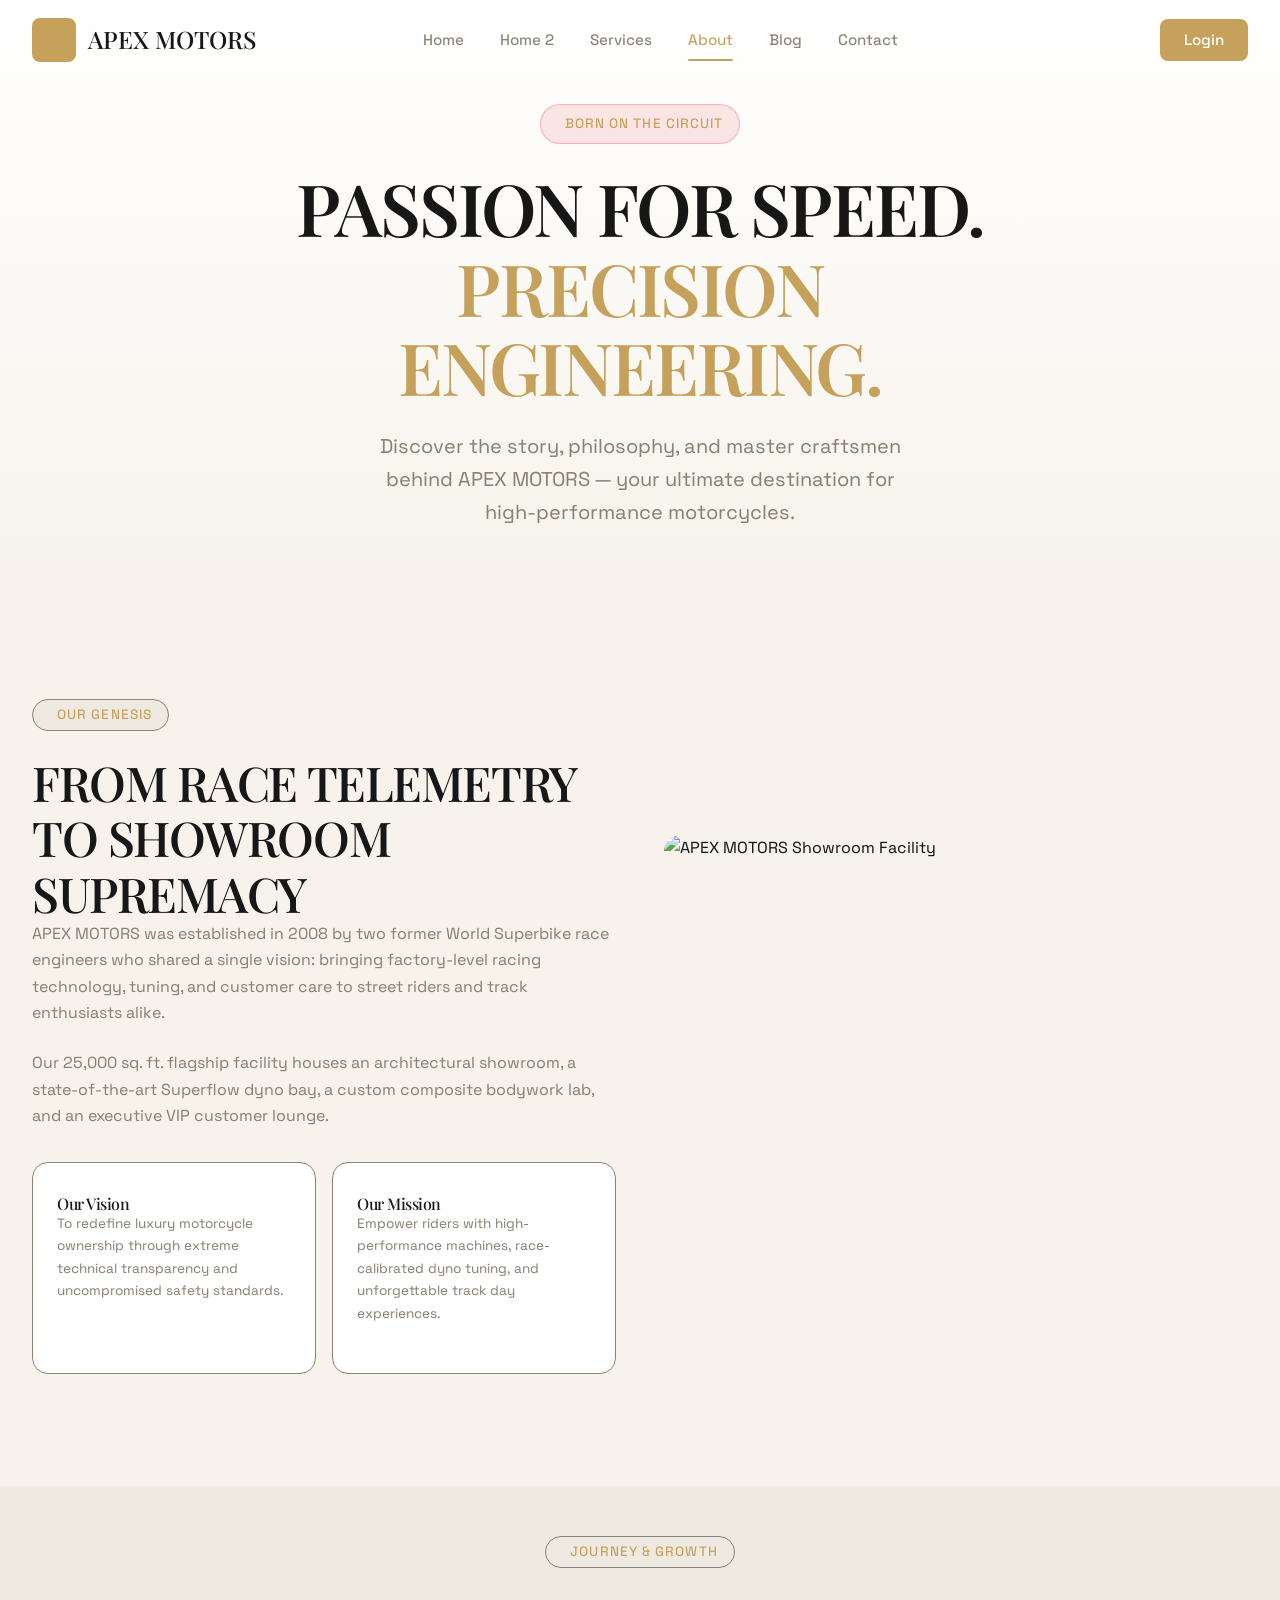
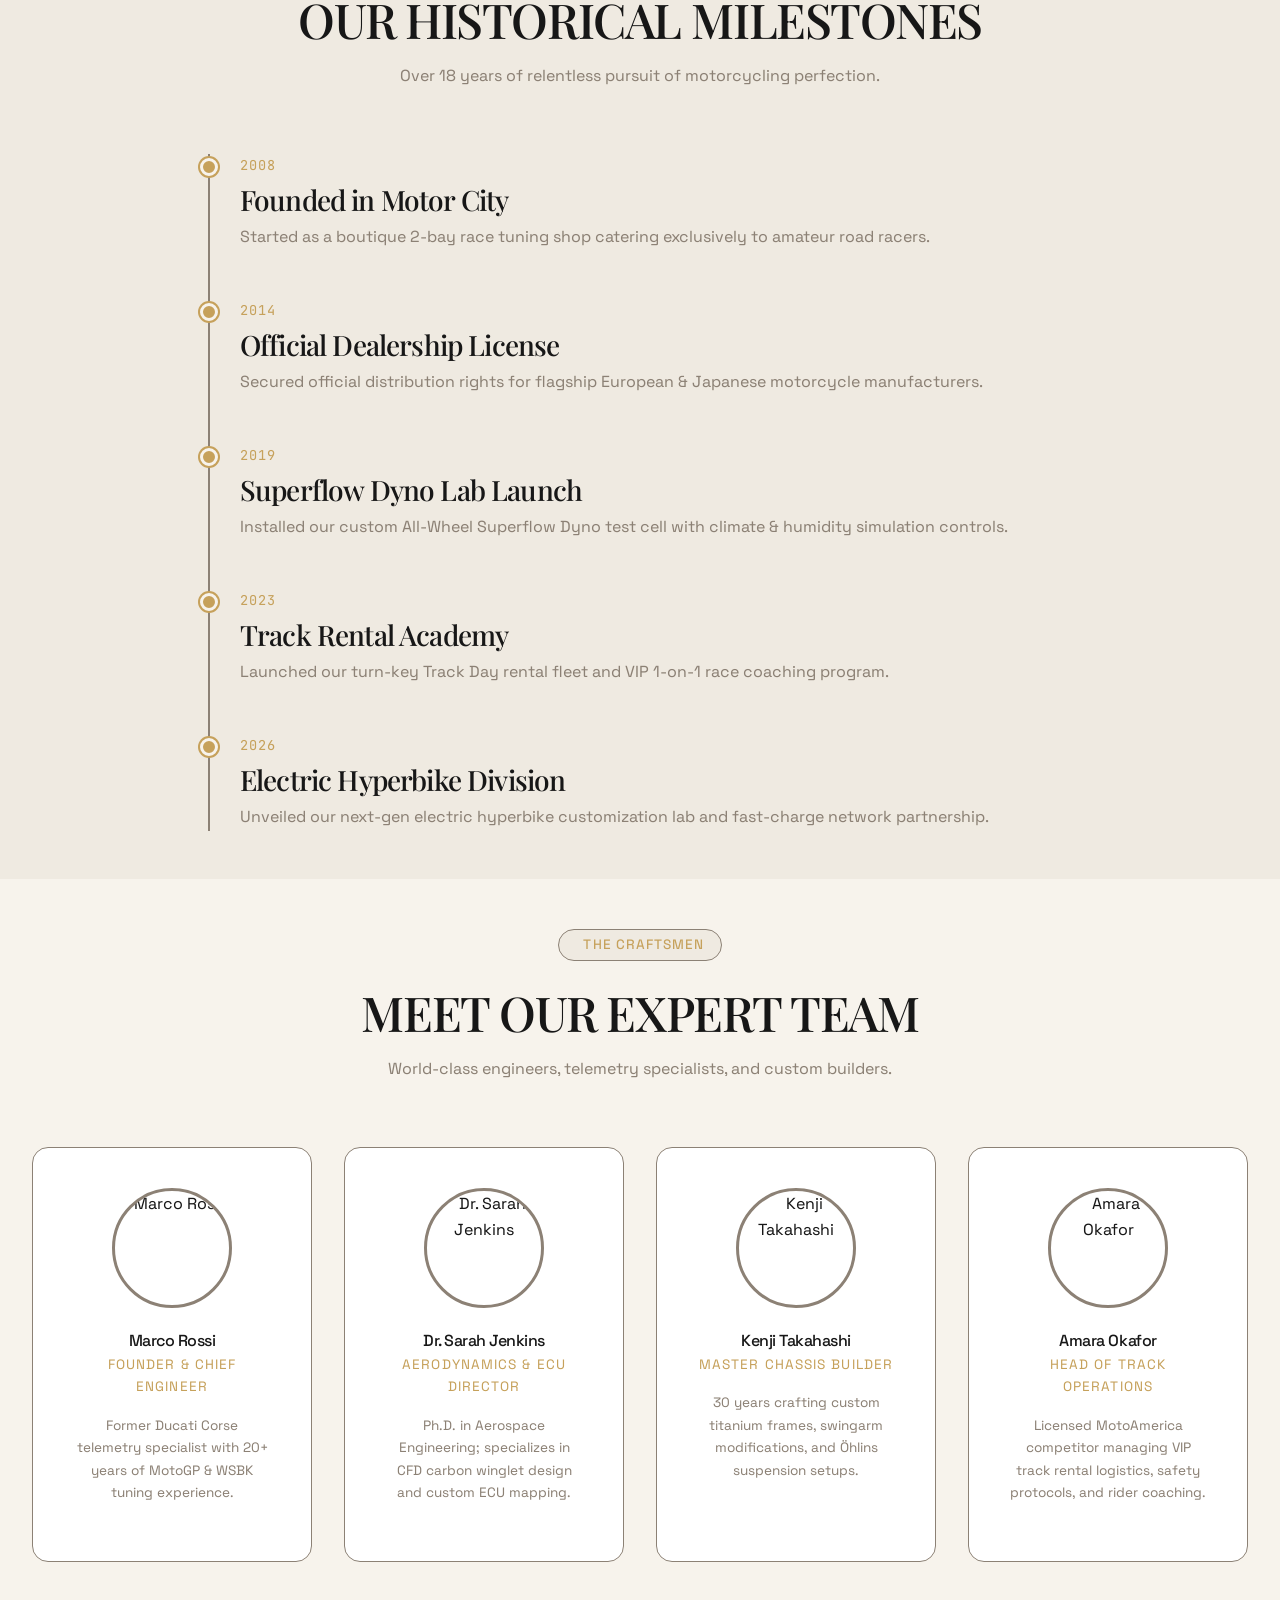
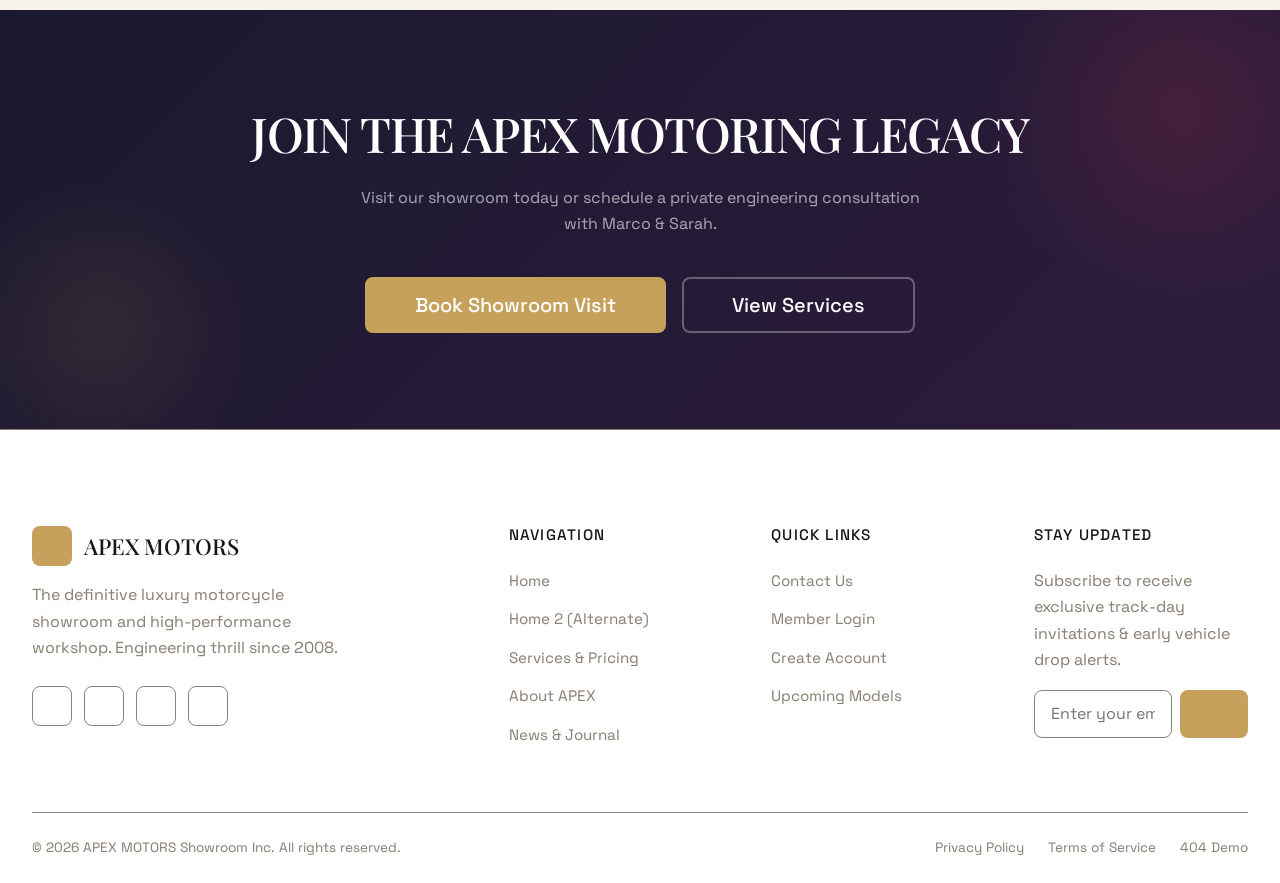
==== about.html @ 7939cc58 "first commit" ====
<!DOCTYPE html>
<html lang="en" data-theme="dark">
<head>
  <meta charset="UTF-8">
  <meta name="viewport" content="width=device-width, initial-scale=1.0">
  <title>About Us — APEX MOTORS</title>
  <meta name="description" content="Discover the story, mission, engineering team, and racing legacy behind APEX MOTORS motorcycle showroom.">
  
  <link rel="icon" type="image/svg+xml" href="data:image/svg+xml,<svg xmlns='http://www.w3.org/2000/svg' viewBox='0 0 100 100'><text y='.9em' font-size='90'>🏍️</text></svg>">
  <link rel="stylesheet" href="https://cdn.jsdelivr.net/npm/remixicon@4.2.0/fonts/remixicon.css">
  <link rel="stylesheet" href="assets/css/style.css">
  <link rel="stylesheet" href="assets/css/rtl.css">
  
  <script src="https://cdnjs.cloudflare.com/ajax/libs/gsap/3.12.5/gsap.min.js" defer></script>
  <script src="https://cdnjs.cloudflare.com/ajax/libs/gsap/3.12.5/ScrollTrigger.min.js" defer></script>
  <script src="assets/js/main.js" defer></script>
</head>
<body>

  <!-- ── NAVBAR ────────────────────────────────────────── -->
  <header class="navbar">
    <div class="navbar__inner">
      <a href="index.html" class="navbar__logo">
        <div class="navbar__logo-icon"><i class="ri-motorbike-line"></i></div>
        <span>APEX MOTORS</span>
      </a>

      <nav class="navbar__links" aria-label="Main Navigation">
        <a href="index.html" class="navbar__link">Home</a>
        <a href="home2.html" class="navbar__link">Home 2</a>
        <a href="services.html" class="navbar__link">Services</a>
        <a href="about.html" class="navbar__link active">About</a>
        <a href="blog.html" class="navbar__link">Blog</a>
        <a href="contact.html" class="navbar__link">Contact</a>
      </nav>

      <div class="navbar__actions">
        <button class="navbar__toggle-btn" data-theme-toggle aria-label="Toggle Theme">
          <i class="ri-sun-line"></i>
        </button>
        <button class="navbar__toggle-btn" data-rtl-toggle aria-label="Toggle RTL Mode">
          <i class="ri-arrow-left-right-line"></i>
        </button>
        <a href="login.html" class="navbar__login-btn">Login</a>
        
        <button class="navbar__hamburger" aria-label="Open Navigation Drawer" aria-expanded="false">
          <i class="ri-menu-3-line"></i>
        </button>
      </div>
    </div>
  </header>

  <!-- ── MOBILE DRAWER ─────────────────────────────────── -->
  <div class="drawer-overlay"></div>
  <aside class="drawer" aria-label="Mobile Navigation Drawer">
    <div class="drawer__header">
      <a href="index.html" class="navbar__logo">
        <div class="navbar__logo-icon"><i class="ri-motorbike-line"></i></div>
        <span>APEX MOTORS</span>
      </a>
      <button class="drawer__close" aria-label="Close Drawer">
        <i class="ri-close-line"></i>
      </button>
    </div>

    <div class="drawer__links">
      <a href="index.html" class="drawer__link"><i class="ri-home-4-line"></i> Home</a>
      <a href="home2.html" class="drawer__link"><i class="ri-layout-grid-line"></i> Home 2</a>
      <a href="services.html" class="drawer__link"><i class="ri-tools-line"></i> Services</a>
      <a href="about.html" class="drawer__link active"><i class="ri-information-line"></i> About</a>
      <a href="blog.html" class="drawer__link"><i class="ri-article-line"></i> Blog</a>
      <a href="contact.html" class="drawer__link"><i class="ri-contacts-line"></i> Contact</a>
    </div>

    <div class="drawer__footer">
      <div class="drawer__toggles">
        <button class="btn btn--secondary btn--full" data-theme-toggle>
          <i class="ri-sun-line"></i> Toggle Theme
        </button>
        <button class="btn btn--secondary btn--icon" data-rtl-toggle aria-label="Toggle RTL">
          <i class="ri-arrow-left-right-line"></i>
        </button>
      </div>
      <a href="login.html" class="btn btn--primary btn--full">Login</a>
    </div>
  </aside>

  <!-- ── MAIN CONTENT ─────────────────────────────────── -->
  <main>
    <!-- SECTION 1: HERO BANNER -->
    <section class="section hero--centered" style="padding-block-start: calc(var(--navbar-height) + var(--space-5)); padding-block-end: var(--space-4); background: linear-gradient(to bottom, var(--color-surface), var(--color-bg));">

      <div class="container">
        <div class="hero__content">
          <div class="hero__badge"><i class="ri-flag-2-line"></i> Born on the Circuit</div>
          <h1 class="hero__title">PASSION FOR SPEED. <span>PRECISION ENGINEERING.</span></h1>
          <p class="hero__subtitle">Discover the story, philosophy, and master craftsmen behind APEX MOTORS — your ultimate destination for high-performance motorcycles.</p>
        </div>
      </div>
    </section>

    <!-- SECTION 2: COMPANY STORY & MISSION -->
    <section class="section">
      <div class="container">
        <div class="zigzag">
          <div class="zigzag__content reveal--left">
            <div class="section-badge"><i class="ri-compass-line"></i> Our Genesis</div>
            <h2 style="text-align: start;">FROM RACE TELEMETRY TO SHOWROOM SUPREMACY</h2>
            <p>APEX MOTORS was established in 2008 by two former World Superbike race engineers who shared a single vision: bringing factory-level racing technology, tuning, and customer care to street riders and track enthusiasts alike.</p>
            <p>Our 25,000 sq. ft. flagship facility houses an architectural showroom, a state-of-the-art Superflow dyno bay, a custom composite bodywork lab, and an executive VIP customer lounge.</p>
            
            <div class="grid grid-2" style="margin-block-start: var(--space-6); gap: var(--space-4);">
              <div class="card" style="align-items: flex-start; text-align: start; padding: var(--space-5);">
                <i class="ri-eye-line" style="font-size: 1.5rem; color: var(--color-secondary); margin-block-end: var(--space-2);"></i>
                <h4 style="font-size: var(--size-body);">Our Vision</h4>
                <p style="font-size: var(--size-caption);">To redefine luxury motorcycle ownership through extreme technical transparency and uncompromised safety standards.</p>
              </div>

              <div class="card" style="align-items: flex-start; text-align: start; padding: var(--space-5);">
                <i class="ri-target-line" style="font-size: 1.5rem; color: var(--color-accent); margin-block-end: var(--space-2);"></i>
                <h4 style="font-size: var(--size-body);">Our Mission</h4>
                <p style="font-size: var(--size-caption);">Empower riders with high-performance machines, race-calibrated dyno tuning, and unforgettable track day experiences.</p>
              </div>
            </div>
          </div>

          <div class="zigzag__image reveal--right">
            <img src="https://images.unsplash.com/photo-1558981403-c5f9899a28bc?auto=format&fit=crop&w=1000&q=80" alt="APEX MOTORS Showroom Facility" loading="lazy">
          </div>
        </div>
      </div>
    </section>

    <!-- SECTION 3: MILESTONES TIMELINE -->
    <section class="section" style="background: var(--color-surface-alt);">
      <div class="container container--narrow">
        <div class="section-header reveal">
          <div class="section-badge"><i class="ri-history-line"></i> Journey & Growth</div>
          <h2>OUR HISTORICAL MILESTONES</h2>
          <p>Over 18 years of relentless pursuit of motorcycling perfection.</p>
        </div>

        <div class="timeline reveal">
          <div class="timeline__item">
            <div class="timeline__dot"></div>
            <div class="timeline__date">2008</div>
            <h3 class="timeline__title">Founded in Motor City</h3>
            <p class="timeline__text">Started as a boutique 2-bay race tuning shop catering exclusively to amateur road racers.</p>
          </div>

          <div class="timeline__item">
            <div class="timeline__dot"></div>
            <div class="timeline__date">2014</div>
            <h3 class="timeline__title">Official Dealership License</h3>
            <p class="timeline__text">Secured official distribution rights for flagship European & Japanese motorcycle manufacturers.</p>
          </div>

          <div class="timeline__item">
            <div class="timeline__dot"></div>
            <div class="timeline__date">2019</div>
            <h3 class="timeline__title">Superflow Dyno Lab Launch</h3>
            <p class="timeline__text">Installed our custom All-Wheel Superflow Dyno test cell with climate & humidity simulation controls.</p>
          </div>

          <div class="timeline__item">
            <div class="timeline__dot"></div>
            <div class="timeline__date">2023</div>
            <h3 class="timeline__title">Track Rental Academy</h3>
            <p class="timeline__text">Launched our turn-key Track Day rental fleet and VIP 1-on-1 race coaching program.</p>
          </div>

          <div class="timeline__item">
            <div class="timeline__dot"></div>
            <div class="timeline__date">2026</div>
            <h3 class="timeline__title">Electric Hyperbike Division</h3>
            <p class="timeline__text">Unveiled our next-gen electric hyperbike customization lab and fast-charge network partnership.</p>
          </div>
        </div>
      </div>
    </section>

    <!-- SECTION 4: LEADERSHIP & ENGINEERING TEAM -->
    <section class="section">
      <div class="container">
        <div class="section-header reveal">
          <div class="section-badge"><i class="ri-user-star-line"></i> The Craftsmen</div>
          <h2>MEET OUR EXPERT TEAM</h2>
          <p>World-class engineers, telemetry specialists, and custom builders.</p>
        </div>

        <div class="grid grid-4 stagger-grid">
          <!-- Member 1 -->
          <div class="team-card">
            <img src="https://images.unsplash.com/photo-1560250097-0b93528c311a?auto=format&fit=crop&w=300&q=80" alt="Marco Rossi" class="team-card__img">
            <h4>Marco Rossi</h4>
            <span>Founder & Chief Engineer</span>
            <p>Former Ducati Corse telemetry specialist with 20+ years of MotoGP & WSBK tuning experience.</p>
            <div class="team-card__social">
              <a href="#" aria-label="LinkedIn"><i class="ri-linkedin-fill"></i></a>
              <a href="#" aria-label="Twitter"><i class="ri-twitter-x-line"></i></a>
            </div>
          </div>

          <!-- Member 2 -->
          <div class="team-card">
            <img src="https://images.unsplash.com/photo-1573496359142-b8d87734a5a2?auto=format&fit=crop&w=300&q=80" alt="Dr. Sarah Jenkins" class="team-card__img">
            <h4>Dr. Sarah Jenkins</h4>
            <span>Aerodynamics & ECU Director</span>
            <p>Ph.D. in Aerospace Engineering; specializes in CFD carbon winglet design and custom ECU mapping.</p>
            <div class="team-card__social">
              <a href="#" aria-label="LinkedIn"><i class="ri-linkedin-fill"></i></a>
              <a href="#" aria-label="Twitter"><i class="ri-twitter-x-line"></i></a>
            </div>
          </div>

          <!-- Member 3 -->
          <div class="team-card">
            <img src="https://images.unsplash.com/photo-1519085360753-af0119f7cbe7?auto=format&fit=crop&w=300&q=80" alt="Kenji Takahashi" class="team-card__img">
            <h4>Kenji Takahashi</h4>
            <span>Master Chassis Builder</span>
            <p>30 years crafting custom titanium frames, swingarm modifications, and Öhlins suspension setups.</p>
            <div class="team-card__social">
              <a href="#" aria-label="LinkedIn"><i class="ri-linkedin-fill"></i></a>
              <a href="#" aria-label="Twitter"><i class="ri-twitter-x-line"></i></a>
            </div>
          </div>

          <!-- Member 4 -->
          <div class="team-card">
            <img src="https://images.unsplash.com/photo-1580489944761-15a19d654956?auto=format&fit=crop&w=300&q=80" alt="Amara Okafor" class="team-card__img">
            <h4>Amara Okafor</h4>
            <span>Head of Track Operations</span>
            <p>Licensed MotoAmerica competitor managing VIP track rental logistics, safety protocols, and rider coaching.</p>
            <div class="team-card__social">
              <a href="#" aria-label="LinkedIn"><i class="ri-linkedin-fill"></i></a>
              <a href="#" aria-label="Twitter"><i class="ri-twitter-x-line"></i></a>
            </div>
          </div>
        </div>
      </div>
    </section>

    <!-- SECTION 5: CTA BANNER -->
    <section class="cta-section">
      <div class="container">
        <h2>JOIN THE APEX MOTORING LEGACY</h2>
        <p>Visit our showroom today or schedule a private engineering consultation with Marco & Sarah.</p>
        <div class="flex justify-center gap-4 flex-wrap">
          <a href="contact.html" class="btn btn--primary btn--lg">Book Showroom Visit</a>
          <a href="services.html" class="btn btn--secondary btn--lg" style="color: #fff; border-color: rgba(255,255,255,0.3);">View Services</a>
        </div>
      </div>
    </section>
  </main>

  <!-- ── FOOTER ───────────────────────────────────────── -->
  <footer class="footer">
    <div class="container">
      <div class="footer__grid">
        <div class="footer__brand">
          <a href="index.html" class="footer__logo">
            <div class="footer__logo-icon"><i class="ri-motorbike-line"></i></div>
            <span>APEX MOTORS</span>
          </a>
          <p>The definitive luxury motorcycle showroom and high-performance workshop. Engineering thrill since 2008.</p>
          <div class="footer__social">
            <a href="#" class="footer__social-link" aria-label="Instagram"><i class="ri-instagram-line"></i></a>
            <a href="#" class="footer__social-link" aria-label="YouTube"><i class="ri-youtube-line"></i></a>
            <a href="#" class="footer__social-link" aria-label="Facebook"><i class="ri-facebook-fill"></i></a>
            <a href="#" class="footer__social-link" aria-label="Twitter X"><i class="ri-twitter-x-line"></i></a>
          </div>
        </div>

        <div class="footer__column">
          <h4>Navigation</h4>
          <ul>
            <li><a href="index.html">Home</a></li>
            <li><a href="home2.html">Home 2 (Alternate)</a></li>
            <li><a href="services.html">Services & Pricing</a></li>
            <li><a href="about.html">About APEX</a></li>
            <li><a href="blog.html">News & Journal</a></li>
          </ul>
        </div>

        <div class="footer__column">
          <h4>Quick Links</h4>
          <ul>
            <li><a href="contact.html">Contact Us</a></li>
            <li><a href="login.html">Member Login</a></li>
            <li><a href="register.html">Create Account</a></li>
            <li><a href="coming-soon.html">Upcoming Models</a></li>
          </ul>
        </div>

        <div class="footer__column">
          <h4>Stay Updated</h4>
          <p>Subscribe to receive exclusive track-day invitations & early vehicle drop alerts.</p>
          <form class="footer__newsletter" data-validate="false">
            <input type="email" class="form-input" placeholder="Enter your email" required>
            <button type="submit" class="btn btn--primary" aria-label="Subscribe"><i class="ri-send-plane-fill"></i></button>
          </form>
        </div>
      </div>

      <div class="footer__bottom">
        <p>&copy; 2026 APEX MOTORS Showroom Inc. All rights reserved.</p>
        <div class="footer__bottom-links">
          <a href="#">Privacy Policy</a>
          <a href="#">Terms of Service</a>
          <a href="404.html">404 Demo</a>
        </div>
      </div>
    </div>
  </footer>

</body>
</html>
---- assets/css/style.css ----
/* ============================================================
   BIKE STORE — PREMIUM MOTORCYCLE WEBSITE
   Design System & Global Styles
   Aesthetic: Luxury-Refined + Industrial Edge
   ============================================================ */

/* ── Google Fonts ─────────────────────────────────── */
@import url('https://fonts.googleapis.com/css2?family=Playfair+Display:ital,wght@0,400..900;1,400..900&family=Space+Grotesk:wght@300..700&family=JetBrains+Mono:wght@300..700&display=swap');

/* ── CSS Variables (Design Tokens) ────────────────── */
:root {
  /* Colors — Light Mode */
  --color-primary: #171717;
  --color-secondary: #C6A15B;
  --color-accent: #C6A15B;
  --color-bg: #F7F3EC;
  --color-surface: #FFFFFF;
  --color-surface-alt: #EFEAE1;
  --color-text-primary: #171717;
  --color-text-secondary: #8C8175;
  --color-text-tertiary: #8C8175;
  --color-border: #8C8175;
  --color-border-light: #E2DBD0;
  --color-success: #10B981;
  --color-error: #EF4444;
  --color-warning: #F59E0B;
  --color-overlay: rgba(23, 23, 23, 0.5);
  --color-glass: rgba(247, 243, 236, 0.85);
  --color-glass-border: rgba(140, 129, 117, 0.2);
  --color-shadow: rgba(23, 23, 23, 0.08);
  --color-shadow-strong: rgba(23, 23, 23, 0.15);

  /* Font Families */
  --font-heading: 'Playfair Display', serif;
  --font-body: 'Space Grotesk', sans-serif;
  --font-mono: 'JetBrains Mono', monospace;

  /* Font Weights */
  --weight-h1: 580;
  --weight-h2: 540;
  --weight-h3: 520;
  --weight-h4: 500;
  --weight-body: 420;
  --weight-lead: 460;
  --weight-btn: 510;
  --weight-label: 470;
  --weight-caption: 400;
  --weight-bold-inline: 500;

  /* Font Sizes */
  --size-h1: 5rem;
  --size-h2: 3.5rem;
  --size-h3: 2.25rem;
  --size-h4: 1.75rem;
  --size-h5: 1.375rem;
  --size-h6: 1.125rem;
  --size-body: 1rem;
  --size-lead: 1.25rem;
  --size-btn: 1rem;
  --size-label: 0.95rem;
  --size-caption: 0.85rem;
  --size-small: 0.75rem;

  /* Line Heights */
  --lh-heading: 1.15;
  --lh-body: 1.65;
  --lh-tight: 1.1;

  /* Letter Spacing */
  --ls-heading: -0.03em;
  --ls-body: 0em;
  --ls-wide: 0.08em;

  /* Spacing Scale (8px base) */
  --space-1: 0.25rem;   /* 4px */
  --space-2: 0.5rem;    /* 8px */
  --space-3: 0.75rem;   /* 12px */
  --space-4: 1rem;      /* 16px */
  --space-5: 1.5rem;    /* 24px */
  --space-6: 2rem;      /* 32px */
  --space-7: 2.5rem;    /* 40px */
  --space-8: 3rem;      /* 48px */
  --space-9: 4rem;      /* 64px */
  --space-10: 5rem;     /* 80px */
  --space-11: 6rem;     /* 96px */
  --space-12: 8rem;     /* 128px */

  /* Border Radius */
  --radius: 8px;
  --radius-sm: 4px;
  --radius-lg: 16px;
  --radius-full: 9999px;

  /* Shadows */
  --shadow: 0 4px 24px var(--color-shadow);
  --shadow-sm: 0 2px 8px var(--color-shadow);
  --shadow-lg: 0 8px 40px var(--color-shadow-strong);
  --shadow-inset: inset 0 2px 4px var(--color-shadow);

  /* Transitions */
  --transition-fast: 0.2s cubic-bezier(0.4, 0, 0.2, 1);
  --transition-base: 0.3s cubic-bezier(0.4, 0, 0.2, 1);
  --transition-slow: 0.5s cubic-bezier(0.4, 0, 0.2, 1);
  --transition-theme: background 0.3s ease, color 0.3s ease, border-color 0.3s ease, box-shadow 0.3s ease;

  /* Layout */
  --container-max: 1320px;
  --container-narrow: 960px;
  --container-wide: 1440px;
  --navbar-height: 80px;
  --section-padding: var(--space-8) 0;

  /* Z-Index Scale */
  --z-dropdown: 100;
  --z-sticky: 200;
  --z-overlay: 300;
  --z-drawer: 400;
  --z-modal: 500;
  --z-toast: 600;
}

/* ── Dark Mode Overrides ──────────────────────────── */
[data-theme="dark"] {
  --color-primary: #F5F5F7;
  --color-bg: #0D0D0D;
  --color-surface: #1A1A1A;
  --color-surface-alt: #242424;
  --color-text-primary: #F5F5F7;
  --color-text-secondary: #9CA3AF;
  --color-text-tertiary: #6B7280;
  --color-border: #2D2D2D;
  --color-border-light: #1F1F1F;
  --color-glass: rgba(13, 13, 13, 0.8);
  --color-glass-border: rgba(255, 255, 255, 0.08);
  --color-shadow: rgba(0, 0, 0, 0.3);
  --color-shadow-strong: rgba(0, 0, 0, 0.5);
  --color-overlay: rgba(0, 0, 0, 0.7);
}

/* ── Reset & Base ─────────────────────────────────── */
*,
*::before,
*::after {
  margin: 0;
  padding: 0;
  box-sizing: border-box;
}

html {
  scroll-behavior: smooth;
  -webkit-text-size-adjust: 100%;
  font-size: 16px;
}

body {
  font-family: var(--font-body);
  font-weight: var(--weight-body);
  font-size: var(--size-body);
  line-height: var(--lh-body);
  color: var(--color-text-primary);
  background-color: var(--color-bg);
  transition: var(--transition-theme);
  -webkit-font-smoothing: antialiased;
  -moz-osx-font-smoothing: grayscale;
  overflow-x: hidden;
}

a {
  text-decoration: none;
  color: inherit;
  transition: color var(--transition-fast);
}

a:hover {
  color: var(--color-secondary);
}

a:focus-visible {
  outline: 2px solid var(--color-accent);
  outline-offset: 2px;
  border-radius: var(--radius-sm);
}

img {
  max-width: 100%;
  height: auto;
  display: block;
}

ul, ol {
  list-style: none;
}

button {
  cursor: pointer;
  border: none;
  background: none;
  font-family: inherit;
  font-size: inherit;
  color: inherit;
  transition: var(--transition-fast);
}

button:focus-visible {
  outline: 2px solid var(--color-accent);
  outline-offset: 2px;
}

input, textarea, select {
  font-family: inherit;
  font-size: inherit;
  color: inherit;
  border: none;
  outline: none;
  background: none;
}

::selection {
  background-color: var(--color-secondary);
  color: #fff;
}

/* ── Typography ───────────────────────────────────── */
h1, h2, h3, h4, h5, h6 {
  font-family: var(--font-heading);
  line-height: var(--lh-heading);
  letter-spacing: var(--ls-heading);
  color: var(--color-text-primary);
}

h1 {
  font-size: var(--size-h1);
  font-weight: var(--weight-h1);
}

h2 {
  font-size: var(--size-h2);
  font-weight: var(--weight-h2);
}

h3 {
  font-size: var(--size-h3);
  font-weight: var(--weight-h3);
}

h4 {
  font-size: var(--size-h4);
  font-weight: var(--weight-h4);
}

h5 {
  font-size: var(--size-h5);
  font-weight: var(--weight-h4);
}

h6 {
  font-size: var(--size-h6);
  font-weight: var(--weight-h4);
}

p {
  font-weight: var(--weight-body);
  line-height: var(--lh-body);
  color: var(--color-text-secondary);
}

.lead {
  font-size: var(--size-lead);
  font-weight: var(--weight-lead);
  line-height: var(--lh-body);
  color: var(--color-text-secondary);
}

.caption {
  font-size: var(--size-caption);
  font-weight: var(--weight-caption);
  color: var(--color-text-tertiary);
}

.label-text {
  font-size: var(--size-label);
  font-weight: var(--weight-label);
}

.mono {
  font-family: var(--font-mono);
}

strong, b {
  font-weight: var(--weight-bold-inline);
}

/* ── Layout Utilities ─────────────────────────────── */
.container {
  width: 100%;
  max-width: var(--container-max);
  margin-inline: auto;
  padding-inline: var(--space-6);
}

.container--narrow {
  max-width: var(--container-narrow);
}

.container--wide {
  max-width: var(--container-wide);
}

.section {
  padding: var(--section-padding);
  position: relative;
}

.section--full {
  min-height: 100vh;
  display: flex;
  align-items: center;
}

.section-header {
  text-align: center;
  margin-block-end: var(--space-9);
}

.section-header h2 {
  margin-block-end: var(--space-4);
}

.section-header p {
  max-width: 640px;
  margin-inline: auto;
}

.section-badge {
  display: inline-flex;
  align-items: center;
  gap: var(--space-2);
  padding: var(--space-1) var(--space-4);
  background: var(--color-surface-alt);
  border: 1px solid var(--color-border);
  border-radius: var(--radius-full);
  font-size: var(--size-caption);
  font-weight: var(--weight-label);
  color: var(--color-secondary);
  text-transform: uppercase;
  letter-spacing: var(--ls-wide);
  margin-block-end: var(--space-5);
}

.flex { display: flex; }
.flex-col { flex-direction: column; }
.flex-wrap { flex-wrap: wrap; }
.items-center { align-items: center; }
.items-start { align-items: flex-start; }
.justify-center { justify-content: center; }
.justify-between { justify-content: space-between; }
.gap-1 { gap: var(--space-1); }
.gap-2 { gap: var(--space-2); }
.gap-3 { gap: var(--space-3); }
.gap-4 { gap: var(--space-4); }
.gap-5 { gap: var(--space-5); }
.gap-6 { gap: var(--space-6); }
.gap-8 { gap: var(--space-8); }

.grid {
  display: grid;
  gap: var(--space-6);
}

.grid-2 { grid-template-columns: repeat(2, 1fr); }
.grid-3 { grid-template-columns: repeat(3, 1fr); }
.grid-4 { grid-template-columns: repeat(4, 1fr); }

.text-center { text-align: center; }
.text-start { text-align: start; }

.visually-hidden {
  position: absolute;
  width: 1px;
  height: 1px;
  padding: 0;
  margin: -1px;
  overflow: hidden;
  clip: rect(0, 0, 0, 0);
  white-space: nowrap;
  border-width: 0;
}

/* ── Buttons ──────────────────────────────────────── */
.btn {
  display: inline-flex;
  align-items: center;
  justify-content: center;
  gap: var(--space-2);
  padding: var(--space-3) var(--space-6);
  font-family: var(--font-body);
  font-size: var(--size-btn);
  font-weight: var(--weight-btn);
  line-height: 1;
  border-radius: var(--radius);
  transition: all var(--transition-base);
  white-space: nowrap;
  min-height: 48px;
  cursor: pointer;
  position: relative;
  overflow: hidden;
}

.btn::after {
  content: '';
  position: absolute;
  inset: 0;
  background: linear-gradient(135deg, rgba(255,255,255,0.15), transparent);
  opacity: 0;
  transition: opacity var(--transition-fast);
}

.btn:hover::after {
  opacity: 1;
}

.btn--primary {
  background: var(--color-secondary);
  color: #FFFFFF;
  border: 2px solid var(--color-secondary);
}

.btn--primary:hover {
  background: #CF2F3C;
  border-color: #CF2F3C;
  color: #FFFFFF;
  transform: translateY(-2px);
  box-shadow: 0 8px 24px rgba(230, 57, 70, 0.35);
}

.btn--secondary {
  background: transparent;
  color: var(--color-text-primary);
  border: 2px solid var(--color-border);
}

.btn--secondary:hover {
  border-color: var(--color-secondary);
  color: var(--color-secondary);
  transform: translateY(-2px);
}

.btn--accent {
  background: var(--color-accent);
  color: #1A1A2E;
  border: 2px solid var(--color-accent);
}

.btn--accent:hover {
  background: #C49A3D;
  border-color: #C49A3D;
  transform: translateY(-2px);
  box-shadow: 0 8px 24px rgba(212, 167, 71, 0.35);
}

.btn--ghost {
  background: transparent;
  color: var(--color-text-primary);
  border: 2px solid transparent;
  padding: var(--space-2) var(--space-4);
}

.btn--ghost:hover {
  color: var(--color-secondary);
}

.btn--lg {
  padding: var(--space-4) var(--space-8);
  font-size: var(--size-lead);
  min-height: 56px;
}

.btn--sm {
  padding: var(--space-2) var(--space-4);
  font-size: var(--size-caption);
  min-height: 36px;
}

.btn--full {
  width: 100%;
}

.btn--icon {
  width: 44px;
  height: 44px;
  padding: 0;
  border-radius: var(--radius);
  display: inline-flex;
  align-items: center;
  justify-content: center;
}

/* ── Navbar ───────────────────────────────────────── */
.navbar {
  position: fixed;
  top: 0;
  inset-inline: 0;
  height: var(--navbar-height);
  z-index: var(--z-sticky);
  transition: all var(--transition-base);
  display: flex;
  align-items: center;
}

.navbar.scrolled {
  background: var(--color-glass);
  backdrop-filter: blur(20px);
  -webkit-backdrop-filter: blur(20px);
  border-block-end: 1px solid var(--color-glass-border);
  box-shadow: var(--shadow-sm);
}

.navbar__inner {
  display: flex;
  align-items: center;
  justify-content: space-between;
  width: 100%;
  max-width: var(--container-wide);
  margin-inline: auto;
  padding-inline: var(--space-6);
}

.navbar__logo {
  display: flex;
  align-items: center;
  gap: var(--space-3);
  font-family: var(--font-heading);
  font-size: 1.5rem;
  font-weight: var(--weight-h3);
  color: var(--color-text-primary);
  z-index: 10;
}

.navbar__logo-icon {
  width: 44px;
  height: 44px;
  background: var(--color-secondary);
  border-radius: var(--radius);
  display: flex;
  align-items: center;
  justify-content: center;
  color: #FFFFFF;
  font-size: 1.25rem;
}

.navbar__links {
  display: flex;
  align-items: center;
  gap: var(--space-1);
}

.navbar__link {
  padding: var(--space-2) var(--space-4);
  font-size: var(--size-label);
  font-weight: var(--weight-label);
  color: var(--color-text-secondary);
  border-radius: var(--radius);
  transition: all var(--transition-fast);
  position: relative;
}

.navbar__link:hover {
  color: var(--color-text-primary);
  background: var(--color-surface-alt);
}

.navbar__link.active {
  color: var(--color-secondary);
}

.navbar__link.active::after {
  content: '';
  position: absolute;
  inset-inline: var(--space-4);
  bottom: 0;
  height: 2px;
  background: var(--color-secondary);
  border-radius: var(--radius-full);
}

.navbar__actions {
  display: flex;
  align-items: center;
  gap: var(--space-2);
}

.navbar__toggle-btn {
  width: 40px;
  height: 40px;
  border-radius: var(--radius);
  display: flex;
  align-items: center;
  justify-content: center;
  font-size: 1.25rem;
  color: var(--color-text-secondary);
  transition: all var(--transition-fast);
}

.navbar__toggle-btn:hover {
  color: var(--color-text-primary);
  background: var(--color-surface-alt);
}

.navbar__login-btn {
  padding: var(--space-2) var(--space-5);
  background: var(--color-secondary);
  color: #FFFFFF;
  border-radius: var(--radius);
  font-weight: var(--weight-btn);
  font-size: var(--size-label);
  transition: all var(--transition-fast);
  min-height: 40px;
  display: inline-flex;
  align-items: center;
  justify-content: center;
}

.navbar__login-btn:hover {
  background: #CF2F3C;
  color: #FFFFFF;
  transform: translateY(-1px);
}

.navbar__hamburger {
  display: none;
  width: 44px;
  height: 44px;
  align-items: center;
  justify-content: center;
  font-size: 1.5rem;
  color: var(--color-text-primary);
  z-index: 10;
  border-radius: var(--radius);
}

.navbar__hamburger:hover {
  background: var(--color-surface-alt);
}

/* ── Mobile Drawer ────────────────────────────────── */
.drawer-overlay {
  position: fixed;
  inset: 0;
  background: var(--color-overlay);
  z-index: var(--z-overlay);
  opacity: 0;
  visibility: hidden;
  transition: all var(--transition-base);
}

.drawer-overlay.active {
  opacity: 1;
  visibility: visible;
}

.drawer {
  position: fixed;
  top: 0;
  inset-inline-end: 0;
  width: min(380px, 85vw);
  height: 100vh;
  height: 100dvh;
  background: var(--color-surface);
  z-index: var(--z-drawer);
  transform: translateX(100%);
  transition: transform var(--transition-base);
  display: flex;
  flex-direction: column;
  overflow-y: auto;
  padding: var(--space-6);
}

[dir="rtl"] .drawer {
  transform: translateX(-100%);
}

.drawer.active {
  transform: translateX(0);
}

.drawer__header {
  display: flex;
  align-items: center;
  justify-content: space-between;
  margin-block-end: var(--space-8);
  padding-block-end: var(--space-5);
  border-block-end: 1px solid var(--color-border);
}

.drawer__close {
  width: 44px;
  height: 44px;
  display: flex;
  align-items: center;
  justify-content: center;
  font-size: 1.5rem;
  border-radius: var(--radius);
  color: var(--color-text-secondary);
}

.drawer__close:hover {
  background: var(--color-surface-alt);
  color: var(--color-text-primary);
}

.drawer__links {
  display: flex;
  flex-direction: column;
  gap: var(--space-1);
  margin-block-end: var(--space-8);
}

.drawer__link {
  padding: var(--space-3) var(--space-4);
  font-size: var(--size-body);
  font-weight: var(--weight-label);
  color: var(--color-text-secondary);
  border-radius: var(--radius);
  min-height: 48px;
  display: flex;
  align-items: center;
  gap: var(--space-3);
  transition: all var(--transition-fast);
}

.drawer__link:hover,
.drawer__link.active {
  color: var(--color-secondary);
  background: var(--color-surface-alt);
}

.drawer__link i {
  width: 24px;
  text-align: center;
  font-size: 1.125rem;
}

.drawer__footer {
  margin-block-start: auto;
  padding-block-start: var(--space-5);
  border-block-start: 1px solid var(--color-border);
  display: flex;
  flex-direction: column;
  gap: var(--space-4);
}

.drawer__toggles {
  display: flex;
  align-items: center;
  gap: var(--space-3);
}

/* ── Cards ────────────────────────────────────────── */
.card {
  background: var(--color-surface);
  border: 1px solid var(--color-border);
  border-radius: var(--radius-lg);
  padding: var(--space-7);
  display: flex;
  flex-direction: column;
  align-items: center;
  text-align: center;
  transition: all var(--transition-base);
  position: relative;
  overflow: hidden;
  height: 100%;
}

.card:hover {
  transform: translateY(-4px);
  box-shadow: var(--shadow-lg);
  border-color: var(--color-secondary);
}

.card__icon {
  width: 64px;
  height: 64px;
  border-radius: var(--radius);
  background: linear-gradient(135deg, var(--color-secondary), #FF6B7A);
  display: flex;
  align-items: center;
  justify-content: center;
  font-size: 1.5rem;
  color: #FFFFFF;
  margin-block-end: var(--space-5);
  flex-shrink: 0;
}

.card__icon--accent {
  background: linear-gradient(135deg, var(--color-accent), #E8C76A);
}

.card__title {
  font-size: var(--size-h4);
  font-weight: var(--weight-h3);
  margin-block-end: var(--space-3);
  color: var(--color-text-primary);
}

.card__text {
  font-size: var(--size-body);
  color: var(--color-text-secondary);
  line-height: var(--lh-body);
  flex: 1;
}


.card__badge {
  position: absolute;
  top: var(--space-4);
  inset-inline-end: var(--space-4);
  padding: var(--space-1) var(--space-3);
  background: var(--color-secondary);
  color: #fff;
  font-size: var(--size-small);
  font-weight: var(--weight-btn);
  border-radius: var(--radius-full);
}

.card--horizontal {
  flex-direction: row;
  text-align: start;
  align-items: flex-start;
  gap: var(--space-5);
}

.card--image {
  padding: 0;
  overflow: hidden;
}

.card--image .card__img {
  width: 100%;
  height: 240px;
  object-fit: cover;
}

.card--image .card__body {
  padding: var(--space-5) var(--space-6);
  width: 100%;
  display: flex;
  flex-direction: column;
  align-items: flex-start;
  text-align: start;
}

/* ── Forms ────────────────────────────────────────── */
.form-group {
  display: flex;
  flex-direction: column;
  gap: var(--space-2);
  margin-block-end: var(--space-5);
}

.form-label {
  font-size: var(--size-label);
  font-weight: var(--weight-label);
  color: var(--color-text-primary);
}

.form-label .required {
  color: var(--color-secondary);
  margin-inline-start: var(--space-1);
}

.form-input {
  width: 100%;
  padding: var(--space-3) var(--space-4);
  background: var(--color-surface);
  border: 1.5px solid var(--color-border);
  border-radius: var(--radius);
  font-size: var(--size-body);
  color: var(--color-text-primary);
  transition: all var(--transition-fast);
  min-height: 48px;
}

.form-input:focus {
  border-color: var(--color-secondary);
  box-shadow: 0 0 0 3px rgba(230, 57, 70, 0.12);
}

.form-input.error {
  border-color: var(--color-error);
  box-shadow: 0 0 0 3px rgba(239, 68, 68, 0.12);
}

.form-input.success {
  border-color: var(--color-success);
  box-shadow: 0 0 0 3px rgba(16, 185, 129, 0.12);
}

.form-error {
  font-size: var(--size-caption);
  color: var(--color-error);
  display: none;
  align-items: center;
  gap: var(--space-1);
}

.form-error.visible {
  display: flex;
}

.form-success-msg {
  display: none;
  padding: var(--space-4);
  background: rgba(16, 185, 129, 0.08);
  border: 1px solid var(--color-success);
  border-radius: var(--radius);
  color: var(--color-success);
  text-align: center;
  font-weight: var(--weight-label);
}

.form-success-msg.visible {
  display: block;
}

textarea.form-input {
  min-height: 140px;
  resize: vertical;
}

.form-check {
  display: flex;
  align-items: flex-start;
  gap: var(--space-3);
  cursor: pointer;
}

.form-check input[type="checkbox"] {
  width: 20px;
  height: 20px;
  accent-color: var(--color-secondary);
  cursor: pointer;
  flex-shrink: 0;
  margin-block-start: 2px;
}

.form-check label {
  font-size: var(--size-caption);
  color: var(--color-text-secondary);
  cursor: pointer;
}

.form-check label a {
  color: var(--color-secondary);
  text-decoration: underline;
}

/* ── Hero Section ─────────────────────────────────── */
.hero {
  min-height: 100vh;
  display: flex;
  align-items: center;
  position: relative;
  overflow: hidden;
  padding-block-start: var(--navbar-height);
}

.hero__bg {
  position: absolute;
  inset: 0;
  z-index: -1;
}

.hero__bg img {
  width: 100%;
  height: 100%;
  object-fit: cover;
}

.hero__bg::after {
  content: '';
  position: absolute;
  inset: 0;
  background: linear-gradient(
    135deg,
    rgba(13, 13, 13, 0.85) 0%,
    rgba(13, 13, 13, 0.4) 50%,
    rgba(13, 13, 13, 0.2) 100%
  );
}

.hero__content {
  position: relative;
  z-index: 1;
  max-width: 720px;
}

.hero__badge {
  display: inline-flex;
  align-items: center;
  gap: var(--space-2);
  padding: var(--space-2) var(--space-4);
  background: rgba(230, 57, 70, 0.12);
  border: 1px solid rgba(230, 57, 70, 0.3);
  border-radius: var(--radius-full);
  font-size: var(--size-caption);
  font-weight: var(--weight-label);
  color: var(--color-secondary);
  text-transform: uppercase;
  letter-spacing: var(--ls-wide);
  margin-block-end: var(--space-5);
}

.hero__title {
  color: var(--color-text-primary);
  margin-block-end: var(--space-5);
  line-height: var(--lh-tight);
}

.hero__title span {
  color: var(--color-secondary);
}

.hero__subtitle {
  font-size: var(--size-lead);
  color: var(--color-text-secondary);
  margin-block-end: var(--space-7);
  max-width: 560px;
  line-height: var(--lh-body);
}

.hero__actions {
  display: flex;
  align-items: center;
  gap: var(--space-4);
  flex-wrap: wrap;
}

.hero__stats {
  display: flex;
  gap: var(--space-8);
  margin-block-start: var(--space-10);
  padding-block-start: var(--space-7);
  border-block-start: 1px solid var(--color-border);
}

.hero__stat {
  text-align: start;
}

.hero__stat-number {
  font-family: var(--font-mono);
  font-size: var(--size-h3);
  font-weight: var(--weight-h3);
  color: var(--color-text-primary);
  display: block;
}

.hero__stat-label {
  font-size: var(--size-caption);
  color: var(--color-text-tertiary);
  text-transform: uppercase;
  letter-spacing: var(--ls-wide);
  margin-block-start: var(--space-1);
}

/* Override text color to white only when Hero has dark image background overlay */
.hero:has(.hero__bg) .hero__title,
.hero--has-bg .hero__title {
  color: #FFFFFF;
}

.hero:has(.hero__bg) .hero__subtitle,
.hero--has-bg .hero__subtitle {
  color: rgba(255, 255, 255, 0.8);
}

.hero:has(.hero__bg) .hero__stat-number,
.hero--has-bg .hero__stat-number {
  color: #FFFFFF;
}

.hero:has(.hero__bg) .hero__stat-label,
.hero--has-bg .hero__stat-label {
  color: rgba(255, 255, 255, 0.6);
}


/* Hero Variant: Split */
.hero--split {
  display: grid;
  grid-template-columns: 1fr 1fr;
  gap: var(--space-8);
}

.hero--split .hero__media {
  position: relative;
  display: flex;
  align-items: center;
  justify-content: center;
}

.hero--split .hero__media img {
  width: 100%;
  height: 80%;
  object-fit: cover;
  border-radius: var(--radius-lg);
}

/* Hero Variant: Centered */
.hero--centered {
  text-align: center;
}

.hero--centered .hero__content {
  max-width: 860px;
  margin-inline: auto;
}

.hero--centered .hero__subtitle {
  margin-inline: auto;
}

.hero--centered .hero__actions {
  justify-content: center;
}

.hero--centered .hero__stats {
  justify-content: center;
}

/* ── Testimonials ─────────────────────────────────── */
.testimonials-carousel {
  position: relative;
  overflow: hidden;
}

.testimonials-track {
  display: flex;
  transition: transform var(--transition-slow);
}

.testimonial-card {
  min-width: 100%;
  padding: var(--space-8);
  display: flex;
  flex-direction: column;
  align-items: center;
  text-align: center;
}

.testimonial-card__stars {
  display: flex;
  gap: var(--space-1);
  margin-block-end: var(--space-5);
  color: var(--color-accent);
  font-size: 1.25rem;
}

.testimonial-card__text {
  font-size: var(--size-lead);
  font-style: italic;
  color: var(--color-text-primary);
  max-width: 680px;
  margin-block-end: var(--space-6);
  line-height: var(--lh-body);
}

.testimonial-card__author {
  display: flex;
  align-items: center;
  gap: var(--space-4);
}

.testimonial-card__avatar {
  width: 56px;
  height: 56px;
  border-radius: var(--radius-full);
  object-fit: cover;
  border: 2px solid var(--color-accent);
}

.testimonial-card__info h4 {
  font-size: var(--size-body);
  font-weight: var(--weight-bold-inline);
  font-family: var(--font-body);
}

.testimonial-card__info span {
  font-size: var(--size-caption);
  color: var(--color-text-tertiary);
}

.carousel-controls {
  display: flex;
  align-items: center;
  justify-content: center;
  gap: var(--space-4);
  margin-block-start: var(--space-6);
}

.carousel-btn {
  width: 48px;
  height: 48px;
  border-radius: var(--radius-full);
  border: 1.5px solid var(--color-border);
  display: flex;
  align-items: center;
  justify-content: center;
  font-size: 1.25rem;
  color: var(--color-text-secondary);
  transition: all var(--transition-fast);
}

.carousel-btn:hover {
  border-color: var(--color-secondary);
  color: var(--color-secondary);
  background: rgba(230, 57, 70, 0.06);
}

.carousel-dots {
  display: flex;
  gap: var(--space-2);
}

.carousel-dot {
  width: 8px;
  height: 8px;
  border-radius: var(--radius-full);
  background: var(--color-border);
  transition: all var(--transition-fast);
  cursor: pointer;
  border: none;
  padding: 0;
}

.carousel-dot.active {
  width: 32px;
  background: var(--color-secondary);
}

/* ── CTA Section ──────────────────────────────────── */
.cta-section {
  background: linear-gradient(135deg, #1A1A2E 0%, #2D1B3D 100%);
  padding: var(--space-11) 0;
  text-align: center;
  position: relative;
  overflow: hidden;
}

.cta-section::before {
  content: '';
  position: absolute;
  width: 400px;
  height: 400px;
  background: radial-gradient(circle, rgba(230, 57, 70, 0.15), transparent 70%);
  top: -100px;
  inset-inline-end: -100px;
  border-radius: 50%;
}

.cta-section::after {
  content: '';
  position: absolute;
  width: 300px;
  height: 300px;
  background: radial-gradient(circle, rgba(212, 167, 71, 0.1), transparent 70%);
  bottom: -50px;
  inset-inline-start: -50px;
  border-radius: 50%;
}

.cta-section h2 {
  color: #FFFFFF;
  margin-block-end: var(--space-5);
}

.cta-section p {
  color: rgba(255, 255, 255, 0.6);
  max-width: 560px;
  margin-inline: auto;
  margin-block-end: var(--space-7);
}

/* ── Footer ───────────────────────────────────────── */
.footer {
  background: var(--color-surface);
  border-block-start: 1px solid var(--color-border);
  padding-block-start: var(--space-11);
}

.footer__grid {
  display: grid;
  grid-template-columns: 2fr 1fr 1fr 1fr;
  gap: var(--space-8);
  margin-block-end: var(--space-9);
}

.footer__brand {
  max-width: 320px;
}

.footer__logo {
  display: flex;
  align-items: center;
  gap: var(--space-3);
  font-family: var(--font-heading);
  font-size: 1.375rem;
  font-weight: var(--weight-h3);
  color: var(--color-text-primary);
  margin-block-end: var(--space-4);
}

.footer__logo-icon {
  width: 40px;
  height: 40px;
  background: var(--color-secondary);
  border-radius: var(--radius);
  display: flex;
  align-items: center;
  justify-content: center;
  color: #FFFFFF;
  font-size: 1.125rem;
}

.footer__brand p {
  margin-block-end: var(--space-5);
}

.footer__social {
  display: flex;
  gap: var(--space-3);
}

.footer__social-link {
  width: 40px;
  height: 40px;
  border-radius: var(--radius);
  border: 1px solid var(--color-border);
  display: flex;
  align-items: center;
  justify-content: center;
  color: var(--color-text-secondary);
  font-size: 1.125rem;
  transition: all var(--transition-fast);
}

.footer__social-link:hover {
  border-color: var(--color-secondary);
  color: var(--color-secondary);
  background: rgba(230, 57, 70, 0.06);
}

.footer__column h4 {
  font-family: var(--font-body);
  font-size: var(--size-label);
  font-weight: var(--weight-bold-inline);
  text-transform: uppercase;
  letter-spacing: var(--ls-wide);
  color: var(--color-text-primary);
  margin-block-end: var(--space-5);
}

.footer__column ul {
  display: flex;
  flex-direction: column;
  gap: var(--space-3);
}

.footer__column a {
  font-size: var(--size-label);
  color: var(--color-text-secondary);
  transition: color var(--transition-fast);
  display: inline-flex;
  align-items: center;
  gap: var(--space-2);
}

.footer__column a:hover {
  color: var(--color-secondary);
}

.footer__newsletter {
  display: flex;
  gap: var(--space-2);
  margin-block-start: var(--space-4);
}

.footer__newsletter .form-input {
  flex: 1;
  min-height: 44px;
}

.footer__bottom {
  padding: var(--space-5) 0;
  border-block-start: 1px solid var(--color-border);
  display: flex;
  align-items: center;
  justify-content: space-between;
  flex-wrap: wrap;
  gap: var(--space-4);
}

.footer__bottom p {
  font-size: var(--size-caption);
  color: var(--color-text-tertiary);
}

.footer__bottom-links {
  display: flex;
  gap: var(--space-5);
}

.footer__bottom-links a {
  font-size: var(--size-caption);
  color: var(--color-text-tertiary);
}

/* ── Pricing Table ────────────────────────────────── */
.pricing-card {
  background: var(--color-surface);
  border: 1.5px solid var(--color-border);
  border-radius: var(--radius-lg);
  padding: var(--space-7);
  display: flex;
  flex-direction: column;
  align-items: center;
  text-align: center;
  transition: all var(--transition-base);
  position: relative;
  height: 100%;
}

.pricing-card:hover {
  transform: translateY(-4px);
  box-shadow: var(--shadow-lg);
}

.pricing-card--featured {
  border-color: var(--color-secondary);
  background: var(--color-surface);
}

.pricing-card--featured::before {
  content: 'Most Popular';
  position: absolute;
  top: -12px;
  padding: var(--space-1) var(--space-4);
  background: var(--color-secondary);
  color: #FFFFFF;
  font-size: var(--size-small);
  font-weight: var(--weight-btn);
  border-radius: var(--radius-full);
  letter-spacing: var(--ls-wide);
  text-transform: uppercase;
}

.pricing-card__name {
  font-family: var(--font-body);
  font-size: var(--size-label);
  font-weight: var(--weight-bold-inline);
  text-transform: uppercase;
  letter-spacing: var(--ls-wide);
  color: var(--color-text-secondary);
  margin-block-end: var(--space-4);
}

.pricing-card__price {
  font-family: var(--font-mono);
  font-size: var(--size-h2);
  font-weight: var(--weight-h2);
  color: var(--color-text-primary);
  margin-block-end: var(--space-2);
}

.pricing-card__price span {
  font-size: var(--size-body);
  font-weight: var(--weight-body);
  color: var(--color-text-tertiary);
}

.pricing-card__desc {
  font-size: var(--size-caption);
  color: var(--color-text-tertiary);
  margin-block-end: var(--space-6);
}

.pricing-card__features {
  width: 100%;
  display: flex;
  flex-direction: column;
  gap: var(--space-3);
  margin-block-end: var(--space-7);
  text-align: start;
  flex: 1;
}


.pricing-card__feature {
  display: flex;
  align-items: center;
  gap: var(--space-3);
  font-size: var(--size-label);
  color: var(--color-text-secondary);
}

.pricing-card__feature i {
  color: var(--color-success);
  font-size: 1rem;
}

.pricing-card .btn {
  width: 100%;
  margin-block-start: auto;
}

/* ── Timeline ─────────────────────────────────────── */
.timeline {
  position: relative;
  padding-inline-start: var(--space-8);
}

.timeline::before {
  content: '';
  position: absolute;
  inset-inline-start: 16px;
  top: 0;
  bottom: 0;
  width: 2px;
  background: var(--color-border);
}

.timeline__item {
  position: relative;
  padding-block-end: var(--space-8);
}

.timeline__item:last-child {
  padding-block-end: 0;
}

.timeline__dot {
  position: absolute;
  inset-inline-start: calc(-1 * var(--space-8) + 8px);
  top: 4px;
  width: 18px;
  height: 18px;
  border-radius: var(--radius-full);
  background: var(--color-secondary);
  border: 3px solid var(--color-bg);
  box-shadow: 0 0 0 2px var(--color-secondary);
}

.timeline__date {
  font-family: var(--font-mono);
  font-size: var(--size-caption);
  color: var(--color-secondary);
  text-transform: uppercase;
  letter-spacing: var(--ls-wide);
  margin-block-end: var(--space-2);
}

.timeline__title {
  font-size: var(--size-h4);
  margin-block-end: var(--space-2);
}

.timeline__text {
  color: var(--color-text-secondary);
}

/* ── Blog Cards ───────────────────────────────────── */
.blog-card {
  background: var(--color-surface);
  border: 1px solid var(--color-border);
  border-radius: var(--radius-lg);
  overflow: hidden;
  transition: all var(--transition-base);
  height: 100%;
  display: flex;
  flex-direction: column;
}

.blog-card:hover {
  transform: translateY(-4px);
  box-shadow: var(--shadow-lg);
  border-color: var(--color-border);
}

.blog-card__img {
  width: 100%;
  height: 220px;
  object-fit: cover;
  transition: transform var(--transition-slow);
}

.blog-card:hover .blog-card__img {
  transform: scale(1.05);
}

.blog-card__img-wrap {
  overflow: hidden;
}

.blog-card__body {
  padding: var(--space-5) var(--space-6);
  flex: 1;
  display: flex;
  flex-direction: column;
}

.blog-card__meta {
  display: flex;
  align-items: center;
  gap: var(--space-4);
  margin-block-end: var(--space-3);
}

.blog-card__tag {
  padding: var(--space-1) var(--space-3);
  background: rgba(230, 57, 70, 0.08);
  color: var(--color-secondary);
  font-size: var(--size-small);
  font-weight: var(--weight-btn);
  border-radius: var(--radius-full);
  text-transform: uppercase;
  letter-spacing: var(--ls-wide);
}

.blog-card__date {
  font-size: var(--size-caption);
  color: var(--color-text-tertiary);
}

.blog-card__title {
  font-size: var(--size-h4);
  font-weight: var(--weight-h3);
  margin-block-end: var(--space-3);
  line-height: 1.3;
}

.blog-card__title:hover {
  color: var(--color-secondary);
}

.blog-card__excerpt {
  font-size: var(--size-label);
  color: var(--color-text-secondary);
  line-height: var(--lh-body);
  margin-block-end: var(--space-4);
  display: -webkit-box;
  -webkit-line-clamp: 3;
  -webkit-box-orient: vertical;
  overflow: hidden;
  flex: 1;
}

.blog-card__author {
  display: flex;
  align-items: center;
  gap: var(--space-3);
  padding-block-start: var(--space-4);
  border-block-start: 1px solid var(--color-border-light);
  margin-block-start: auto;
}


.blog-card__author img {
  width: 36px;
  height: 36px;
  border-radius: var(--radius-full);
  object-fit: cover;
}

.blog-card__author-name {
  font-size: var(--size-caption);
  font-weight: var(--weight-label);
  color: var(--color-text-primary);
}

/* ── FAQ Accordion ────────────────────────────────── */
.accordion {
  display: flex;
  flex-direction: column;
  gap: var(--space-3);
}

.accordion__item {
  background: var(--color-surface);
  border: 1px solid var(--color-border);
  border-radius: var(--radius);
  overflow: hidden;
  transition: border-color var(--transition-fast);
}

.accordion__item.active {
  border-color: var(--color-secondary);
}

.accordion__header {
  width: 100%;
  display: flex;
  align-items: center;
  justify-content: space-between;
  padding: var(--space-5) var(--space-6);
  font-size: var(--size-body);
  font-weight: var(--weight-bold-inline);
  color: var(--color-text-primary);
  text-align: start;
  cursor: pointer;
  min-height: 56px;
}

.accordion__header i {
  font-size: 1.25rem;
  color: var(--color-text-tertiary);
  transition: transform var(--transition-fast);
  flex-shrink: 0;
}

.accordion__item.active .accordion__header i {
  transform: rotate(180deg);
}

.accordion__body {
  max-height: 0;
  overflow: hidden;
  transition: max-height var(--transition-base);
}

.accordion__content {
  padding: 0 var(--space-6) var(--space-5);
  color: var(--color-text-secondary);
  line-height: var(--lh-body);
}

/* ── Auth Pages (Login / Register) ────────────────── */
.auth-page {
  min-height: 100vh;
  display: flex;
  align-items: center;
  justify-content: center;
  padding: var(--space-6);
  background: var(--color-bg);
  position: relative;
  overflow: hidden;
}

.auth-page::before {
  content: '';
  position: absolute;
  width: 600px;
  height: 600px;
  background: radial-gradient(circle, rgba(230, 57, 70, 0.06), transparent 70%);
  top: -200px;
  inset-inline-end: -200px;
  border-radius: 50%;
}

.auth-page::after {
  content: '';
  position: absolute;
  width: 500px;
  height: 500px;
  background: radial-gradient(circle, rgba(212, 167, 71, 0.05), transparent 70%);
  bottom: -200px;
  inset-inline-start: -200px;
  border-radius: 50%;
}

.auth-card {
  width: 100%;
  max-width: 440px;
  background: var(--color-surface);
  border: 1px solid var(--color-border);
  border-radius: var(--radius-lg);
  padding: var(--space-8);
  position: relative;
  z-index: 1;
}

.auth-card__header {
  text-align: center;
  margin-block-end: var(--space-7);
}

.auth-card__logo {
  display: inline-flex;
  align-items: center;
  gap: var(--space-3);
  font-family: var(--font-heading);
  font-size: 1.375rem;
  font-weight: var(--weight-h3);
  color: var(--color-text-primary);
  margin-block-end: var(--space-5);
}

.auth-card__logo-icon {
  width: 44px;
  height: 44px;
  background: var(--color-secondary);
  border-radius: var(--radius);
  display: flex;
  align-items: center;
  justify-content: center;
  color: #FFFFFF;
  font-size: 1.25rem;
}

.auth-card__header h1 {
  font-size: var(--size-h3);
  margin-block-end: var(--space-2);
}

.auth-card__header p {
  font-size: var(--size-label);
}

.auth-divider {
  display: flex;
  align-items: center;
  gap: var(--space-4);
  margin: var(--space-5) 0;
  color: var(--color-text-tertiary);
  font-size: var(--size-caption);
}

.auth-divider::before,
.auth-divider::after {
  content: '';
  flex: 1;
  height: 1px;
  background: var(--color-border);
}

.auth-social {
  display: flex;
  flex-direction: column;
  gap: var(--space-3);
}

.auth-social-btn {
  width: 100%;
  display: flex;
  align-items: center;
  justify-content: center;
  gap: var(--space-3);
  padding: var(--space-3) var(--space-4);
  border: 1.5px solid var(--color-border);
  border-radius: var(--radius);
  font-size: var(--size-label);
  font-weight: var(--weight-label);
  color: var(--color-text-primary);
  min-height: 48px;
  transition: all var(--transition-fast);
  cursor: pointer;
  background: var(--color-surface);
}

.auth-social-btn:hover {
  border-color: var(--color-text-tertiary);
  background: var(--color-surface-alt);
}

.auth-social-btn img,
.auth-social-btn svg {
  width: 20px;
  height: 20px;
}

.auth-footer {
  text-align: center;
  margin-block-start: var(--space-5);
  font-size: var(--size-caption);
  color: var(--color-text-tertiary);
}

.auth-footer a {
  color: var(--color-secondary);
  font-weight: var(--weight-label);
}

/* ── Dashboard ────────────────────────────────────── */
.dashboard {
  display: flex;
  min-height: 100vh;
}

.dashboard__sidebar {
  width: 280px;
  background: var(--color-surface);
  border-inline-end: 1px solid var(--color-border);
  padding: var(--space-6);
  display: flex;
  flex-direction: column;
  position: fixed;
  top: 0;
  bottom: 0;
  inset-inline-start: 0;
  z-index: var(--z-sticky);
  transition: transform var(--transition-base);
}

.dashboard__sidebar-header {
  display: flex;
  align-items: center;
  justify-content: space-between;
  margin-block-end: var(--space-7);
  padding-block-end: var(--space-5);
  border-block-end: 1px solid var(--color-border);
}

.dashboard__sidebar-logo {
  display: flex;
  align-items: center;
  gap: var(--space-3);
  font-family: var(--font-heading);
  font-size: 1.25rem;
  font-weight: var(--weight-h3);
}

.dashboard__sidebar-close {
  display: none;
  width: 36px;
  height: 36px;
  align-items: center;
  justify-content: center;
  border-radius: var(--radius);
  font-size: 1.25rem;
  color: var(--color-text-secondary);
}

.dashboard__nav {
  display: flex;
  flex-direction: column;
  gap: var(--space-1);
  flex: 1;
}

.dashboard__nav-item {
  display: flex;
  align-items: center;
  gap: var(--space-3);
  padding: var(--space-3) var(--space-4);
  border-radius: var(--radius);
  font-size: var(--size-label);
  font-weight: var(--weight-label);
  color: var(--color-text-secondary);
  min-height: 44px;
  transition: all var(--transition-fast);
  cursor: pointer;
}

.dashboard__nav-item:hover {
  background: var(--color-surface-alt);
  color: var(--color-text-primary);
}

.dashboard__nav-item.active {
  background: rgba(230, 57, 70, 0.08);
  color: var(--color-secondary);
}

.dashboard__nav-item i {
  width: 20px;
  text-align: center;
  font-size: 1.125rem;
}

.dashboard__nav-divider {
  height: 1px;
  background: var(--color-border);
  margin: var(--space-3) 0;
}

.dashboard__main {
  flex: 1;
  margin-inline-start: 280px;
  padding: var(--space-6) var(--space-8);
  min-height: 100vh;
}

.dashboard__top-bar {
  display: flex;
  align-items: center;
  justify-content: space-between;
  margin-block-end: var(--space-7);
}

.dashboard__top-bar h1 {
  font-size: var(--size-h3);
}

.dashboard__top-bar-actions {
  display: flex;
  align-items: center;
  gap: var(--space-3);
}

.dashboard__sidebar-toggle {
  display: none;
  width: 44px;
  height: 44px;
  align-items: center;
  justify-content: center;
  border-radius: var(--radius);
  font-size: 1.375rem;
  color: var(--color-text-primary);
  background: var(--color-surface);
  border: 1px solid var(--color-border);
}

/* KPI Cards */
.kpi-grid {
  display: grid;
  grid-template-columns: repeat(4, 1fr);
  gap: var(--space-5);
  margin-block-end: var(--space-7);
}

.kpi-card {
  background: var(--color-surface);
  border: 1px solid var(--color-border);
  border-radius: var(--radius-lg);
  padding: var(--space-5) var(--space-6);
  display: flex;
  align-items: flex-start;
  gap: var(--space-4);
  transition: all var(--transition-fast);
}

.kpi-card:hover {
  box-shadow: var(--shadow);
}

.kpi-card__icon {
  width: 48px;
  height: 48px;
  border-radius: var(--radius);
  display: flex;
  align-items: center;
  justify-content: center;
  font-size: 1.25rem;
  flex-shrink: 0;
}

.kpi-card__icon--red {
  background: rgba(230, 57, 70, 0.1);
  color: var(--color-secondary);
}

.kpi-card__icon--gold {
  background: rgba(212, 167, 71, 0.1);
  color: var(--color-accent);
}

.kpi-card__icon--green {
  background: rgba(16, 185, 129, 0.1);
  color: var(--color-success);
}

.kpi-card__icon--blue {
  background: rgba(59, 130, 246, 0.1);
  color: #3B82F6;
}

.kpi-card__label {
  font-size: var(--size-caption);
  color: var(--color-text-tertiary);
  text-transform: uppercase;
  letter-spacing: var(--ls-wide);
  margin-block-end: var(--space-1);
}

.kpi-card__value {
  font-family: var(--font-mono);
  font-size: var(--size-h4);
  font-weight: var(--weight-h3);
  color: var(--color-text-primary);
}

.kpi-card__change {
  font-size: var(--size-small);
  font-weight: var(--weight-label);
  display: inline-flex;
  align-items: center;
  gap: var(--space-1);
  margin-block-start: var(--space-1);
}

.kpi-card__change--up {
  color: var(--color-success);
}

.kpi-card__change--down {
  color: var(--color-error);
}

/* Dashboard Panel */
.dashboard-panel {
  background: var(--color-surface);
  border: 1px solid var(--color-border);
  border-radius: var(--radius-lg);
  padding: var(--space-6);
  margin-block-end: var(--space-6);
}

.dashboard-panel__header {
  display: flex;
  align-items: center;
  justify-content: space-between;
  margin-block-end: var(--space-5);
  padding-block-end: var(--space-4);
  border-block-end: 1px solid var(--color-border-light);
}

.dashboard-panel__header h3 {
  font-size: var(--size-h5);
  font-family: var(--font-body);
  font-weight: var(--weight-bold-inline);
}

/* Dashboard Table */
.dashboard-table {
  width: 100%;
  border-collapse: collapse;
}

.dashboard-table thead th {
  padding: var(--space-3) var(--space-4);
  text-align: start;
  font-size: var(--size-caption);
  font-weight: var(--weight-label);
  color: var(--color-text-tertiary);
  text-transform: uppercase;
  letter-spacing: var(--ls-wide);
  border-block-end: 1px solid var(--color-border);
}

.dashboard-table tbody td {
  padding: var(--space-3) var(--space-4);
  font-size: var(--size-label);
  color: var(--color-text-secondary);
  border-block-end: 1px solid var(--color-border-light);
}

.dashboard-table tbody tr:hover {
  background: var(--color-surface-alt);
}

.status-badge {
  padding: var(--space-1) var(--space-3);
  border-radius: var(--radius-full);
  font-size: var(--size-small);
  font-weight: var(--weight-btn);
}

.status-badge--success {
  background: rgba(16, 185, 129, 0.1);
  color: var(--color-success);
}

.status-badge--warning {
  background: rgba(245, 158, 11, 0.1);
  color: var(--color-warning);
}

.status-badge--error {
  background: rgba(239, 68, 68, 0.1);
  color: var(--color-error);
}

.status-badge--info {
  background: rgba(59, 130, 246, 0.1);
  color: #3B82F6;
}

/* ── 404 Page ─────────────────────────────────────── */
.page-404 {
  min-height: 100vh;
  display: flex;
  align-items: center;
  justify-content: center;
  text-align: center;
  padding: var(--space-6);
  position: relative;
  overflow: hidden;
}

.page-404__number {
  font-family: var(--font-heading);
  font-size: clamp(8rem, 25vw, 20rem);
  font-weight: var(--weight-h1);
  color: var(--color-border);
  line-height: 1;
  margin-block-end: var(--space-4);
  position: relative;
}

.page-404__number span {
  color: var(--color-secondary);
}

.page-404 h2 {
  margin-block-end: var(--space-4);
}

.page-404 p {
  margin-block-end: var(--space-7);
  max-width: 480px;
  margin-inline: auto;
}

/* ── Coming Soon ──────────────────────────────────── */
.coming-soon {
  min-height: 100vh;
  display: flex;
  align-items: center;
  justify-content: center;
  text-align: center;
  padding: var(--space-6);
  position: relative;
  overflow: hidden;
  background: linear-gradient(135deg, #1A1A2E 0%, #0D0D0D 100%);
}

.coming-soon__content {
  position: relative;
  z-index: 1;
  max-width: 640px;
}

.coming-soon h1 {
  color: #FFFFFF;
  margin-block-end: var(--space-4);
}

.coming-soon p {
  color: rgba(255, 255, 255, 0.6);
  margin-block-end: var(--space-8);
}

.countdown {
  display: flex;
  justify-content: center;
  gap: var(--space-5);
  margin-block-end: var(--space-8);
}

.countdown__item {
  text-align: center;
}

.countdown__value {
  font-family: var(--font-mono);
  font-size: var(--size-h2);
  font-weight: var(--weight-h2);
  color: #FFFFFF;
  background: rgba(255, 255, 255, 0.05);
  border: 1px solid rgba(255, 255, 255, 0.1);
  border-radius: var(--radius);
  width: 96px;
  height: 96px;
  display: flex;
  align-items: center;
  justify-content: center;
  margin-block-end: var(--space-2);
}

.countdown__label {
  font-size: var(--size-caption);
  color: rgba(255, 255, 255, 0.4);
  text-transform: uppercase;
  letter-spacing: var(--ls-wide);
}

.coming-soon__form {
  display: flex;
  gap: var(--space-3);
  max-width: 440px;
  margin-inline: auto;
  margin-block-end: var(--space-8);
}

.coming-soon__form .form-input {
  background: rgba(255, 255, 255, 0.05);
  border-color: rgba(255, 255, 255, 0.15);
  color: #FFFFFF;
}

.coming-soon__form .form-input::placeholder {
  color: rgba(255, 255, 255, 0.4);
}

.coming-soon__social {
  display: flex;
  justify-content: center;
  gap: var(--space-4);
}

.coming-soon__social a {
  width: 44px;
  height: 44px;
  border-radius: var(--radius-full);
  border: 1px solid rgba(255, 255, 255, 0.15);
  display: flex;
  align-items: center;
  justify-content: center;
  color: rgba(255, 255, 255, 0.6);
  font-size: 1.125rem;
  transition: all var(--transition-fast);
}

.coming-soon__social a:hover {
  border-color: var(--color-secondary);
  color: var(--color-secondary);
  background: rgba(230, 57, 70, 0.1);
}

/* ── Team Section ─────────────────────────────────── */
.team-card {
  background: var(--color-surface);
  border: 1px solid var(--color-border);
  border-radius: var(--radius-lg);
  padding: var(--space-7);
  text-align: center;
  display: flex;
  flex-direction: column;
  align-items: center;
  transition: all var(--transition-base);
  height: 100%;
}

.team-card:hover {
  transform: translateY(-4px);
  box-shadow: var(--shadow-lg);
}

.team-card__img {
  width: 120px;
  height: 120px;
  border-radius: var(--radius-full);
  object-fit: cover;
  margin-block-end: var(--space-5);
  border: 3px solid var(--color-border);
  transition: border-color var(--transition-fast);
}

.team-card:hover .team-card__img {
  border-color: var(--color-secondary);
}

.team-card h4 {
  font-family: var(--font-body);
  font-size: var(--size-body);
  font-weight: var(--weight-bold-inline);
  margin-block-end: var(--space-1);
}

.team-card span {
  font-size: var(--size-caption);
  color: var(--color-secondary);
  text-transform: uppercase;
  letter-spacing: var(--ls-wide);
  margin-block-end: var(--space-4);
  display: block;
}

.team-card p {
  font-size: var(--size-caption);
  margin-block-end: var(--space-4);
  flex: 1;
}

.team-card__social {
  display: flex;
  gap: var(--space-3);
  margin-block-start: auto;
}

.team-card__social a {
  color: var(--color-text-tertiary);
  font-size: 1.125rem;
  transition: color var(--transition-fast);
}

.team-card__social a:hover {
  color: var(--color-secondary);
}

/* ── Contact Info Cards ───────────────────────────── */
.contact-info-card {
  background: var(--color-surface);
  border: 1px solid var(--color-border);
  border-radius: var(--radius-lg);
  padding: var(--space-6);
  text-align: center;
  display: flex;
  flex-direction: column;
  align-items: center;
  transition: all var(--transition-base);
  height: 100%;
}

.contact-info-card p {
  font-size: var(--size-label);
  margin-block-start: auto;
}


.contact-info-card:hover {
  border-color: var(--color-secondary);
  transform: translateY(-2px);
}

.contact-info-card__icon {
  width: 56px;
  height: 56px;
  border-radius: var(--radius-full);
  background: rgba(230, 57, 70, 0.08);
  display: flex;
  align-items: center;
  justify-content: center;
  font-size: 1.375rem;
  color: var(--color-secondary);
  margin-block-end: var(--space-4);
}

.contact-info-card h4 {
  font-family: var(--font-body);
  font-size: var(--size-body);
  font-weight: var(--weight-bold-inline);
  margin-block-end: var(--space-2);
}

.contact-info-card p {
  font-size: var(--size-label);
}

/* ── Map ──────────────────────────────────────────── */
.map-container {
  width: 100%;
  height: 400px;
  border-radius: var(--radius-lg);
  overflow: hidden;
  border: 1px solid var(--color-border);
}

.map-container iframe {
  width: 100%;
  height: 100%;
  border: none;
}

/* ── Features Grid ────────────────────────────────── */
.feature-item {
  display: flex;
  flex-direction: column;
  align-items: center;
  text-align: center;
  padding: var(--space-6);
}

.feature-item__icon {
  width: 72px;
  height: 72px;
  border-radius: var(--radius-lg);
  background: var(--color-surface-alt);
  border: 1px solid var(--color-border);
  display: flex;
  align-items: center;
  justify-content: center;
  font-size: 1.75rem;
  color: var(--color-secondary);
  margin-block-end: var(--space-5);
  transition: all var(--transition-base);
}

.feature-item:hover .feature-item__icon {
  background: var(--color-secondary);
  color: #FFFFFF;
  border-color: var(--color-secondary);
  transform: scale(1.05);
}

.feature-item h4 {
  font-family: var(--font-body);
  font-size: var(--size-body);
  font-weight: var(--weight-bold-inline);
  margin-block-end: var(--space-2);
}

.feature-item p {
  font-size: var(--size-caption);
}

/* ── Stats Counter ────────────────────────────────── */
.stats-section {
  background: var(--color-surface-alt);
  padding: var(--space-10) 0;
}

.stat-item {
  text-align: center;
  padding: var(--space-6);
}

.stat-item__value {
  font-family: var(--font-mono);
  font-size: var(--size-h2);
  font-weight: var(--weight-h2);
  color: var(--color-secondary);
  margin-block-end: var(--space-2);
}

.stat-item__label {
  font-size: var(--size-label);
  color: var(--color-text-secondary);
  text-transform: uppercase;
  letter-spacing: var(--ls-wide);
}

/* ── Process Steps ────────────────────────────────── */
.process-step {
  display: flex;
  flex-direction: column;
  align-items: center;
  text-align: center;
  padding: var(--space-6);
  position: relative;
}

.process-step__number {
  width: 56px;
  height: 56px;
  border-radius: var(--radius-full);
  background: var(--color-secondary);
  color: #FFFFFF;
  display: flex;
  align-items: center;
  justify-content: center;
  font-family: var(--font-mono);
  font-size: var(--size-lead);
  font-weight: var(--weight-h3);
  margin-block-end: var(--space-5);
}

.process-step h4 {
  font-family: var(--font-body);
  font-size: var(--size-body);
  font-weight: var(--weight-bold-inline);
  margin-block-end: var(--space-2);
}

.process-step p {
  font-size: var(--size-caption);
}

/* ── Zigzag Layout ────────────────────────────────── */
.zigzag {
  display: grid;
  grid-template-columns: 1fr 1fr;
  gap: var(--space-8);
  align-items: center;
  padding: var(--space-9) 0;
}

.zigzag:nth-child(even) {
  direction: rtl;
}

.zigzag:nth-child(even) > * {
  direction: ltr;
}

.zigzag__content h3 {
  margin-block-end: var(--space-4);
}

.zigzag__content p {
  margin-block-end: var(--space-5);
  line-height: var(--lh-body);
}

.zigzag__image {
  border-radius: var(--radius-lg);
  overflow: hidden;
}

.zigzag__image img {
  width: 100%;
  height: 400px;
  object-fit: cover;
  border-radius: var(--radius-lg);
  transition: transform var(--transition-slow);
}

.zigzag__image:hover img {
  transform: scale(1.03);
}

/* ── Horizontal Scroll Showcase ───────────────────── */
.horizontal-scroll {
  overflow-x: auto;
  scrollbar-width: thin;
  scrollbar-color: var(--color-secondary) var(--color-surface-alt);
  padding-block-end: var(--space-4);
}

.horizontal-scroll::-webkit-scrollbar {
  height: 6px;
}

.horizontal-scroll::-webkit-scrollbar-track {
  background: var(--color-surface-alt);
  border-radius: var(--radius-full);
}

.horizontal-scroll::-webkit-scrollbar-thumb {
  background: var(--color-secondary);
  border-radius: var(--radius-full);
}

.horizontal-scroll__track {
  display: flex;
  gap: var(--space-6);
  padding: var(--space-4);
  width: max-content;
}

.showcase-card {
  width: 360px;
  flex-shrink: 0;
  background: var(--color-surface);
  border: 1px solid var(--color-border);
  border-radius: var(--radius-lg);
  overflow: hidden;
  transition: all var(--transition-base);
}

.showcase-card:hover {
  transform: translateY(-4px);
  box-shadow: var(--shadow-lg);
}

.showcase-card__img {
  width: 100%;
  height: 260px;
  object-fit: cover;
}

.showcase-card__body {
  padding: var(--space-5);
}

.showcase-card__body h4 {
  font-family: var(--font-body);
  font-size: var(--size-body);
  font-weight: var(--weight-bold-inline);
  margin-block-end: var(--space-1);
}

.showcase-card__body span {
  font-family: var(--font-mono);
  font-size: var(--size-label);
  color: var(--color-secondary);
}

/* ── Blog Single ──────────────────────────────────── */
.blog-single__hero {
  height: 50vh;
  min-height: 400px;
  position: relative;
  display: flex;
  align-items: flex-end;
  overflow: hidden;
  margin-block-start: var(--navbar-height);
}

.blog-single__hero img {
  position: absolute;
  inset: 0;
  width: 100%;
  height: 100%;
  object-fit: cover;
}

.blog-single__hero::after {
  content: '';
  position: absolute;
  inset: 0;
  background: linear-gradient(to top, rgba(0,0,0,0.8), transparent);
}

.blog-single__hero-content {
  position: relative;
  z-index: 1;
  padding: var(--space-8);
  max-width: var(--container-narrow);
  margin-inline: auto;
  width: 100%;
}

.blog-single__hero-content h1 {
  color: #FFFFFF;
  font-size: var(--size-h2);
  margin-block-end: var(--space-4);
}

.blog-single__meta {
  display: flex;
  align-items: center;
  gap: var(--space-5);
  color: rgba(255, 255, 255, 0.7);
  font-size: var(--size-label);
}

.blog-single__content {
  max-width: var(--container-narrow);
  margin-inline: auto;
  padding: var(--space-9) var(--space-6);
}

.blog-single__content p {
  margin-block-end: var(--space-5);
  line-height: 1.8;
}

.blog-single__content h2 {
  font-size: var(--size-h3);
  margin-block-start: var(--space-8);
  margin-block-end: var(--space-4);
}

.blog-single__content blockquote {
  padding: var(--space-5) var(--space-6);
  border-inline-start: 4px solid var(--color-secondary);
  background: var(--color-surface-alt);
  border-radius: 0 var(--radius) var(--radius) 0;
  margin: var(--space-6) 0;
  font-style: italic;
}

.blog-single__content blockquote p {
  color: var(--color-text-primary);
  margin-block-end: 0;
}

.blog-single__author-card {
  display: flex;
  align-items: center;
  gap: var(--space-5);
  padding: var(--space-6);
  background: var(--color-surface);
  border: 1px solid var(--color-border);
  border-radius: var(--radius-lg);
  margin-block-start: var(--space-8);
}

.blog-single__author-card img {
  width: 80px;
  height: 80px;
  border-radius: var(--radius-full);
  object-fit: cover;
  flex-shrink: 0;
}

/* ── Masonry Grid ─────────────────────────────────── */
.masonry-grid {
  columns: 3;
  column-gap: var(--space-6);
}

.masonry-grid > * {
  break-inside: avoid;
  margin-block-end: var(--space-6);
}

/* ── Scroll Animations (GSAP helpers) ─────────────── */
.reveal,
.reveal--left,
.reveal--right,
.reveal--scale {
  /* Default to visible so content is never hidden if JS/scroll trigger is pending */
  opacity: 1;
  transform: none;
}


/* ── Typing Cursor ────────────────────────────────── */
.typing-cursor {
  display: inline-block;
  width: 3px;
  height: 1em;
  background: var(--color-secondary);
  margin-inline-start: 4px;
  animation: blink-cursor 0.7s infinite;
  vertical-align: middle;
}

@keyframes blink-cursor {
  0%, 100% { opacity: 1; }
  50% { opacity: 0; }
}

/* ── Floating Shapes (Decorative) ─────────────────── */
.floating-shapes {
  position: absolute;
  inset: 0;
  overflow: hidden;
  pointer-events: none;
  z-index: 0;
}

.floating-shape {
  position: absolute;
  border-radius: var(--radius-full);
  opacity: 0.06;
  animation: float-shape 20s infinite ease-in-out;
}

.floating-shape:nth-child(1) {
  width: 300px;
  height: 300px;
  background: var(--color-secondary);
  top: 10%;
  inset-inline-start: 5%;
  animation-delay: 0s;
}

.floating-shape:nth-child(2) {
  width: 200px;
  height: 200px;
  background: var(--color-accent);
  top: 60%;
  inset-inline-end: 10%;
  animation-delay: -5s;
}

.floating-shape:nth-child(3) {
  width: 150px;
  height: 150px;
  background: var(--color-secondary);
  bottom: 10%;
  inset-inline-start: 30%;
  animation-delay: -10s;
}

@keyframes float-shape {
  0%, 100% { transform: translate(0, 0) rotate(0deg); }
  25% { transform: translate(30px, -30px) rotate(5deg); }
  50% { transform: translate(-20px, 20px) rotate(-5deg); }
  75% { transform: translate(10px, -10px) rotate(3deg); }
}

/* ── Responsive ───────────────────────────────────── */

/* Large Desktop */
@media (min-width: 1440px) {
  .container {
    padding-inline: var(--space-8);
  }
}

/* Desktop */
@media (min-width: 1025px) and (max-width: 1439px) {
  :root {
    --size-h1: 4.5rem;
    --size-h2: 3rem;
  }
}

/* Tablet + Mobile — Hamburger */
@media (max-width: 1024px) {
  :root {
    --size-h1: 3.5rem;
    --size-h2: 2.5rem;
    --size-h3: 2rem;
    --size-h4: 1.5rem;
    --navbar-height: 72px;
  }

  .navbar__links {
    display: none;
  }

  .navbar__actions .navbar__toggle-btn,
  .navbar__actions .navbar__login-btn {
    display: none;
  }

  .navbar__hamburger {
    display: flex;
  }

  .grid-2 { grid-template-columns: 1fr 1fr; }
  .grid-3 { grid-template-columns: 1fr 1fr; }
  .grid-4 { grid-template-columns: 1fr 1fr; }

  .hero--split {
    grid-template-columns: 1fr;
  }

  .hero--split .hero__media {
    order: -1;
  }

  .footer__grid {
    grid-template-columns: 1fr 1fr;
    gap: var(--space-6);
  }

  .zigzag {
    grid-template-columns: 1fr;
    gap: var(--space-6);
  }

  .zigzag:nth-child(even) {
    direction: ltr;
  }

  .kpi-grid {
    grid-template-columns: 1fr 1fr;
  }

  .dashboard__sidebar {
    transform: translateX(-100%);
    width: 300px;
  }

  [dir="rtl"] .dashboard__sidebar {
    transform: translateX(100%);
    inset-inline-start: auto;
    inset-inline-end: 0;
  }

  .dashboard__sidebar.active {
    transform: translateX(0);
  }

  .dashboard__sidebar-close {
    display: flex;
  }

  .dashboard__sidebar-toggle {
    display: flex;
  }

  .dashboard__main {
    margin-inline-start: 0;
    padding: var(--space-5);
  }

  .masonry-grid {
    columns: 2;
  }

  .hero__stats {
    gap: var(--space-5);
  }

  .countdown__value {
    width: 80px;
    height: 80px;
    font-size: var(--size-h3);
  }
}

/* Mobile */
@media (max-width: 768px) {
  :root {
    --size-h1: 2.75rem;
    --size-h2: 2rem;
    --size-h3: 1.625rem;
    --size-h4: 1.25rem;
    --section-padding: var(--space-6) 0;
  }

  .container {
    padding-inline: var(--space-4);
  }

  .grid-2,
  .grid-3,
  .grid-4 {
    grid-template-columns: 1fr;
  }

  .footer__grid {
    grid-template-columns: 1fr;
    text-align: center;
  }

  .footer__brand {
    max-width: 100%;
  }

  .footer__social {
    justify-content: center;
  }

  .footer__column ul {
    align-items: center;
  }

  .footer__bottom {
    flex-direction: column;
    text-align: center;
  }

  .hero__actions {
    flex-direction: column;
    align-items: stretch;
  }

  .hero__stats {
    flex-direction: column;
    gap: var(--space-5);
    align-items: flex-start;
  }

  .kpi-grid {
    grid-template-columns: 1fr;
  }

  .pricing-card {
    padding: var(--space-6);
  }

  .zigzag__image img {
    height: 280px;
  }

  .blog-single__hero {
    height: 40vh;
    min-height: 320px;
  }

  .blog-single__hero-content h1 {
    font-size: var(--size-h3);
  }

  .blog-single__author-card {
    flex-direction: column;
    text-align: center;
  }

  .masonry-grid {
    columns: 1;
  }

  .testimonial-card {
    padding: var(--space-6);
  }

  .testimonial-card__text {
    font-size: var(--size-body);
  }

  .horizontal-scroll__track {
    gap: var(--space-4);
  }

  .showcase-card {
    width: 300px;
  }

  .countdown {
    gap: var(--space-3);
  }

  .countdown__value {
    width: 64px;
    height: 64px;
    font-size: var(--size-h4);
  }

  .auth-card {
    padding: var(--space-6);
  }
}

/* Small Mobile */
@media (max-width: 360px) {
  :root {
    --size-h1: 2.25rem;
    --size-h2: 1.75rem;
    --size-h3: 1.5rem;
    --size-h4: 1.125rem;
    --size-body: 0.9375rem;
  }

  .container {
    padding-inline: var(--space-3);
  }

  .drawer {
    width: 100vw;
  }

  .btn--lg {
    padding: var(--space-3) var(--space-6);
    font-size: var(--size-body);
    min-height: 48px;
  }

  .card {
    padding: var(--space-5);
  }

  .countdown {
    flex-wrap: wrap;
    gap: var(--space-2);
  }

  .countdown__value {
    width: 56px;
    height: 56px;
    font-size: var(--size-h4);
  }

  .coming-soon__form {
    flex-direction: column;
  }

  .footer__newsletter {
    flex-direction: column;
  }

  .auth-card {
    padding: var(--space-5);
    border: none;
    background: var(--color-bg);
  }

  .hero__stats {
    gap: var(--space-4);
  }

  .hero {
    padding-inline: var(--space-3);
  }

  .contact-info-card {
    padding: var(--space-5);
  }

  .blog-card__body {
    padding: var(--space-4);
  }
}

/* ── Print Styles ─────────────────────────────────── */
@media print {
  .navbar,
  .drawer,
  .drawer-overlay,
  .footer,
  .btn {
    display: none !important;
  }

  body {
    color: #000;
    background: #fff;
  }

  .hero {
    min-height: auto;
    padding: var(--space-6) 0;
  }
}
---- assets/css/rtl.css ----
/* ============================================================
   BIKE STORE — RTL Overrides
   Applied when dir="rtl" on <html> or .rtl on <body>
   ============================================================ */

/* Drawer slides from LEFT in RTL */
[dir="rtl"] .drawer {
  inset-inline-end: auto;
  inset-inline-start: 0;
  transform: translateX(-100%);
}

[dir="rtl"] .drawer.active {
  transform: translateX(0);
}

/* Navbar adjustments */
[dir="rtl"] .navbar__link.active::after {
  inset-inline-start: var(--space-4);
  inset-inline-end: var(--space-4);
}

/* Timeline */
[dir="rtl"] .timeline {
  padding-inline-start: 0;
  padding-inline-end: var(--space-8);
}

[dir="rtl"] .timeline::before {
  inset-inline-start: auto;
  inset-inline-end: 16px;
}

[dir="rtl"] .timeline__dot {
  inset-inline-start: auto;
  inset-inline-end: calc(-1 * var(--space-8) + 8px);
}

/* Blog single blockquote */
[dir="rtl"] .blog-single__content blockquote {
  border-inline-start: none;
  border-inline-end: 4px solid var(--color-secondary);
  border-radius: var(--radius) 0 0 var(--radius);
}

/* Dashboard sidebar */
[dir="rtl"] .dashboard__sidebar {
  inset-inline-start: auto;
  inset-inline-end: 0;
  border-inline-end: none;
  border-inline-start: 1px solid var(--color-border);
}

[dir="rtl"] .dashboard__main {
  margin-inline-start: 0;
  margin-inline-end: 280px;
}

@media (max-width: 1024px) {
  [dir="rtl"] .dashboard__main {
    margin-inline-end: 0;
  }
}

/* Text alignment corrections */
[dir="rtl"] .card--horizontal {
  text-align: start;
}

[dir="rtl"] .card--image .card__body {
  text-align: start;
}

/* Zigzag override — disable the direction trick in RTL */
[dir="rtl"] .zigzag:nth-child(even) {
  direction: rtl;
}

[dir="rtl"] .zigzag:nth-child(odd) {
  direction: rtl;
}

/* Carousel controls */
[dir="rtl"] .carousel-btn .ri-arrow-left-s-line {
  transform: scaleX(-1);
}

[dir="rtl"] .carousel-btn .ri-arrow-right-s-line {
  transform: scaleX(-1);
}

/* Form check alignment */
[dir="rtl"] .form-check {
  flex-direction: row;
}

/* Hero stat text */
[dir="rtl"] .hero__stat {
  text-align: start;
}

/* Footer columns for RTL */
[dir="rtl"] .footer__column ul {
  align-items: flex-start;
}

@media (max-width: 768px) {
  [dir="rtl"] .footer__column ul {
    align-items: center;
  }
}

/* Accordion icon flip */
[dir="rtl"] .accordion__header {
  text-align: start;
}

/* Process step connector — flip if needed */
[dir="rtl"] .process-step::after {
  inset-inline-start: auto;
  inset-inline-end: 100%;
}
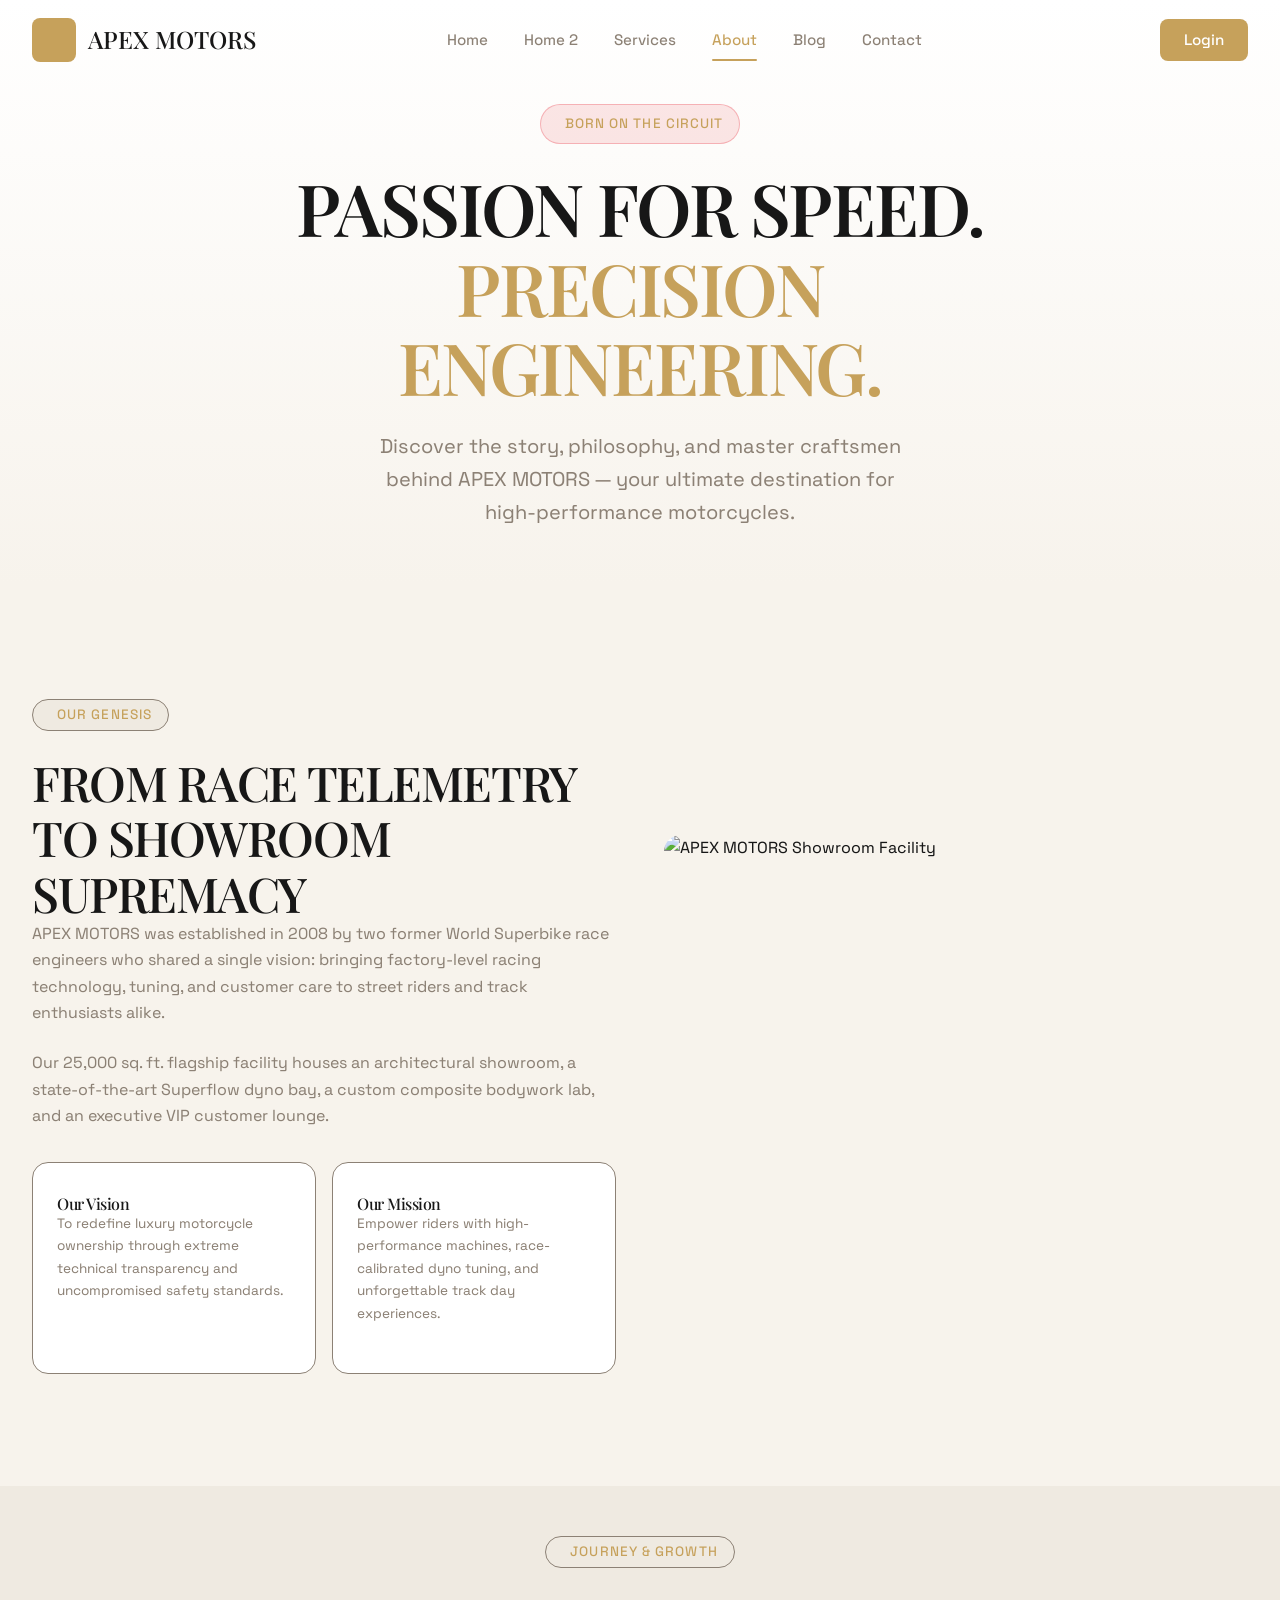
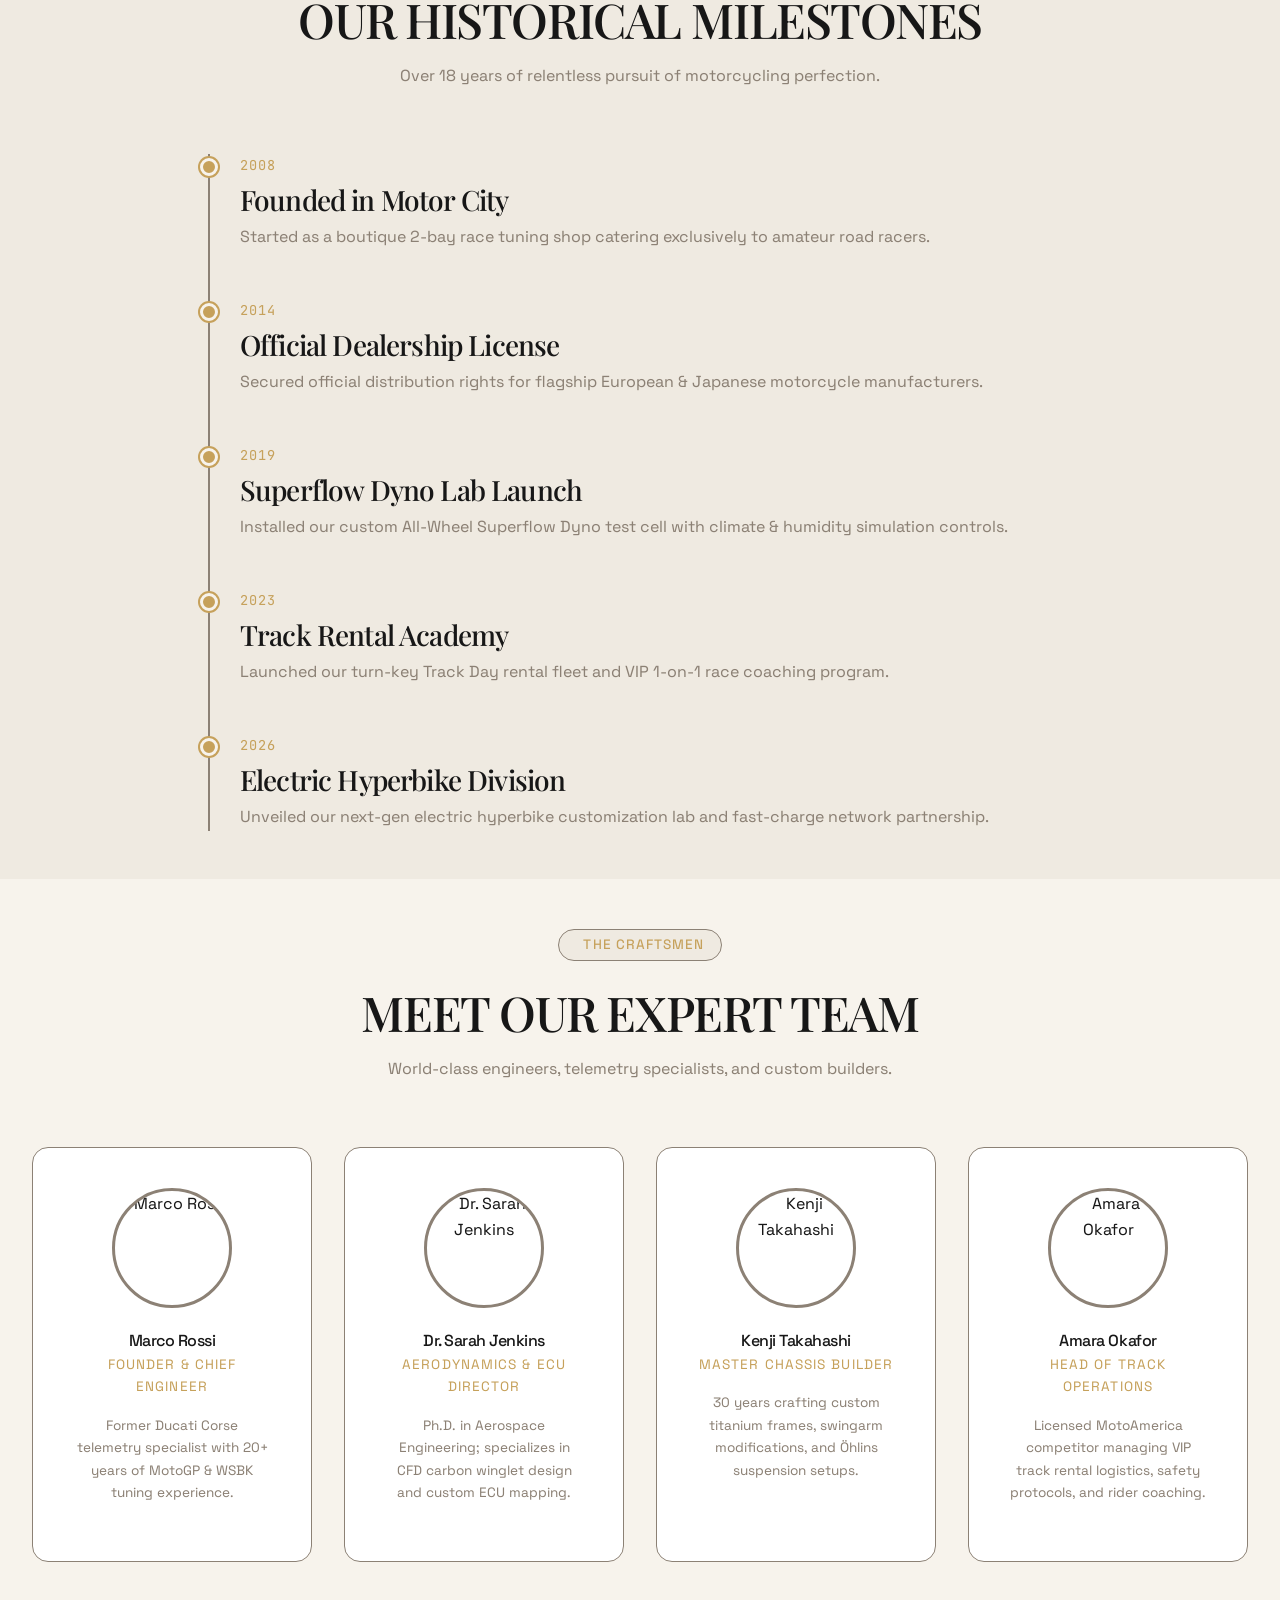
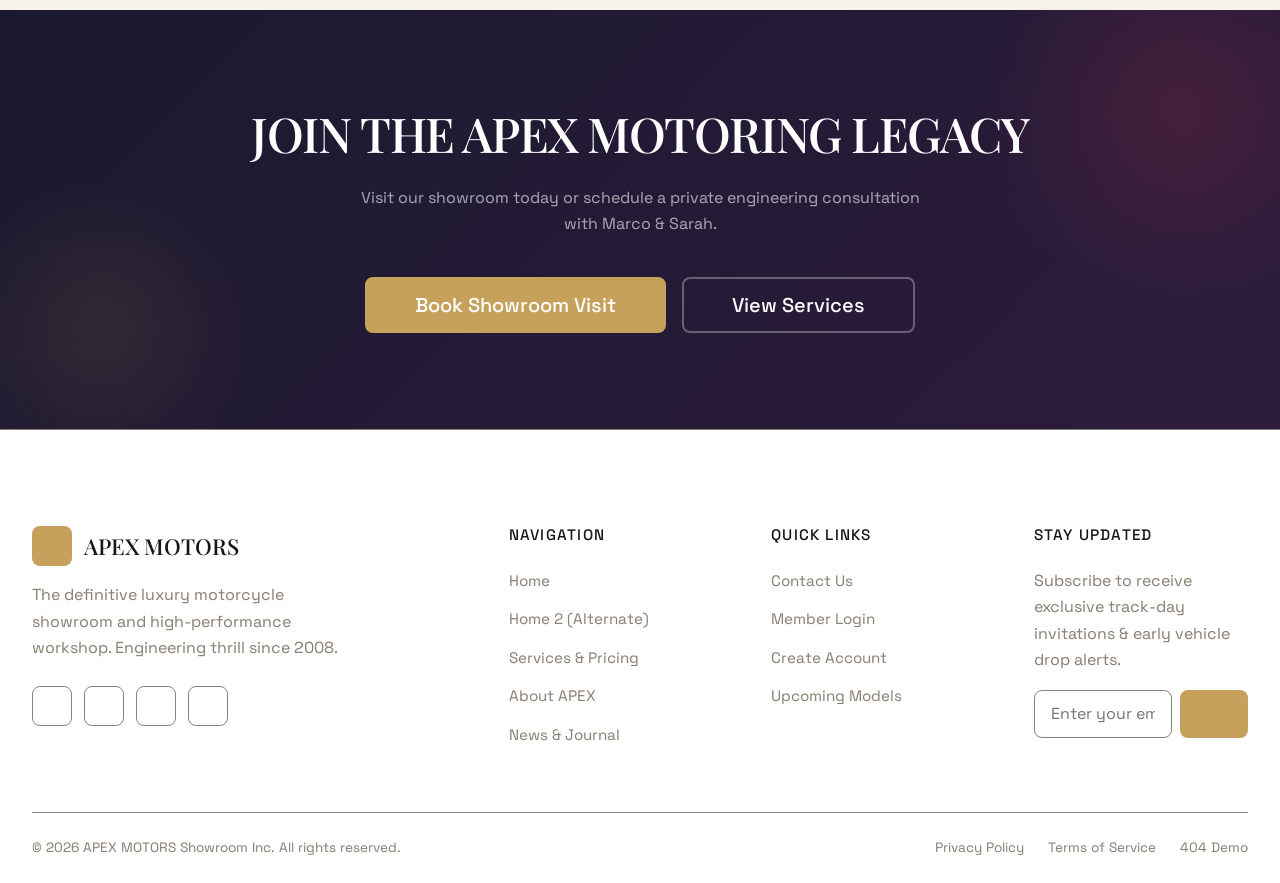
==== commit 58a4099c: "add the cvsss" ====
--- a/about.html
+++ b/about.html
@@ -38,9 +38,6 @@
         <button class="navbar__toggle-btn" data-theme-toggle aria-label="Toggle Theme">
           <i class="ri-sun-line"></i>
         </button>
-        <button class="navbar__toggle-btn" data-rtl-toggle aria-label="Toggle RTL Mode">
-          <i class="ri-arrow-left-right-line"></i>
-        </button>
         <a href="login.html" class="navbar__login-btn">Login</a>
         
         <button class="navbar__hamburger" aria-label="Open Navigation Drawer" aria-expanded="false">
@@ -76,9 +73,6 @@
       <div class="drawer__toggles">
         <button class="btn btn--secondary btn--full" data-theme-toggle>
           <i class="ri-sun-line"></i> Toggle Theme
-        </button>
-        <button class="btn btn--secondary btn--icon" data-rtl-toggle aria-label="Toggle RTL">
-          <i class="ri-arrow-left-right-line"></i>
         </button>
       </div>
       <a href="login.html" class="btn btn--primary btn--full">Login</a>
@@ -117,7 +111,7 @@
               </div>
 
               <div class="card" style="align-items: flex-start; text-align: start; padding: var(--space-5);">
-                <i class="ri-target-line" style="font-size: 1.5rem; color: var(--color-accent); margin-block-end: var(--space-2);"></i>
+                <i class="ri-rocket-line" style="font-size: 1.5rem; color: var(--color-accent); margin-block-end: var(--space-2);"></i>
                 <h4 style="font-size: var(--size-body);">Our Mission</h4>
                 <p style="font-size: var(--size-caption);">Empower riders with high-performance machines, race-calibrated dyno tuning, and unforgettable track day experiences.</p>
               </div>
--- a/assets/css/style.css
+++ b/assets/css/style.css
@@ -454,6 +454,7 @@
 .btn--accent:hover {
   background: #C49A3D;
   border-color: #C49A3D;
+  color: #1A1A2E;
   transform: translateY(-2px);
   box-shadow: 0 8px 24px rgba(212, 167, 71, 0.35);
 }
@@ -961,7 +962,8 @@
   align-items: center;
   position: relative;
   overflow: hidden;
-  padding-block-start: var(--navbar-height);
+  padding-block-start: calc(var(--navbar-height) + var(--space-8));
+  padding-block-end: var(--space-8);
 }
 
 .hero__bg {
@@ -1036,11 +1038,16 @@
 }
 
 .hero__stats {
-  display: flex;
+  display: inline-flex;
+  flex-wrap: wrap;
   gap: var(--space-8);
   margin-block-start: var(--space-10);
-  padding-block-start: var(--space-7);
-  border-block-start: 1px solid var(--color-border);
+  padding: var(--space-5) var(--space-6);
+  background: rgba(13, 13, 13, 0.5);
+  backdrop-filter: blur(12px);
+  -webkit-backdrop-filter: blur(12px);
+  border: 1px solid rgba(255, 255, 255, 0.1);
+  border-radius: var(--radius-lg);
 }
 
 .hero__stat {
@@ -1616,6 +1623,8 @@
 }
 
 .blog-card__tag {
+  display: inline-block;
+  white-space: nowrap;
   padding: var(--space-1) var(--space-3);
   background: rgba(230, 57, 70, 0.08);
   color: var(--color-secondary);
@@ -1656,6 +1665,7 @@
 
 .blog-card__author {
   display: flex;
+  flex-wrap: wrap;
   align-items: center;
   gap: var(--space-3);
   padding-block-start: var(--space-4);
@@ -1742,7 +1752,8 @@
   padding: var(--space-6);
   background: var(--color-bg);
   position: relative;
-  overflow: hidden;
+  overflow-x: hidden;
+  overflow-y: auto;
 }
 
 .auth-page::before {
@@ -3169,3 +3180,103 @@
     padding: var(--space-6) 0;
   }
 }
+
+/* ── Back to Top Button ───────────────────────────── */
+.back-to-top {
+  position: fixed;
+  bottom: var(--space-6);
+  right: var(--space-6);
+  width: 50px;
+  height: 50px;
+  background-color: var(--color-secondary);
+  color: #fff;
+  border-radius: var(--radius-full);
+  display: flex;
+  align-items: center;
+  justify-content: center;
+  font-size: 1.5rem;
+  z-index: var(--z-sticky);
+  cursor: pointer;
+  opacity: 0;
+  visibility: hidden;
+  transform: translateY(20px);
+  transition: all var(--transition-base);
+  box-shadow: var(--shadow-sm);
+}
+
+.back-to-top.active {
+  opacity: 1;
+  visibility: visible;
+  transform: translateY(0);
+}
+
+.back-to-top:hover {
+  background-color: var(--color-text-primary);
+  transform: translateY(-5px);
+}
+
+@media (max-width: 768px) {
+  .back-to-top {
+    bottom: var(--space-4);
+    right: var(--space-4);
+    width: 44px;
+    height: 44px;
+    font-size: 1.25rem;
+  }
+}
+
+/* ── Horizontal Scroll Glider ──────────────────────── */
+.horizontal-scroll {
+  width: 100%;
+  overflow: hidden;
+  padding-block: var(--space-4);
+}
+
+.horizontal-scroll__track {
+  display: flex;
+  gap: var(--space-6);
+  overflow-x: auto;
+  scroll-snap-type: x mandatory;
+  padding-bottom: var(--space-4);
+  scrollbar-width: thin;
+  scrollbar-color: var(--color-secondary) var(--color-surface);
+}
+
+.horizontal-scroll__track::-webkit-scrollbar {
+  height: 8px;
+}
+
+.horizontal-scroll__track::-webkit-scrollbar-track {
+  background: var(--color-surface);
+  border-radius: var(--radius-full);
+}
+
+.horizontal-scroll__track::-webkit-scrollbar-thumb {
+  background: var(--color-secondary);
+  border-radius: var(--radius-full);
+}
+
+.horizontal-scroll__track .showcase-card {
+  flex: 0 0 380px;
+  min-width: 380px;
+  scroll-snap-align: start;
+}
+
+@media (max-width: 768px) {
+  .horizontal-scroll__track .showcase-card {
+    flex: 0 0 85vw;
+    min-width: 85vw;
+  }
+}
+
+/* ── Card Horizontal Responsive ────────────────────── */
+.card--horizontal {
+  display: flex;
+  flex-direction: row;
+  align-items: stretch;
+}
+@media (max-width: 768px) {
+  .card--horizontal {
+    flex-direction: column;
+  }
+}
